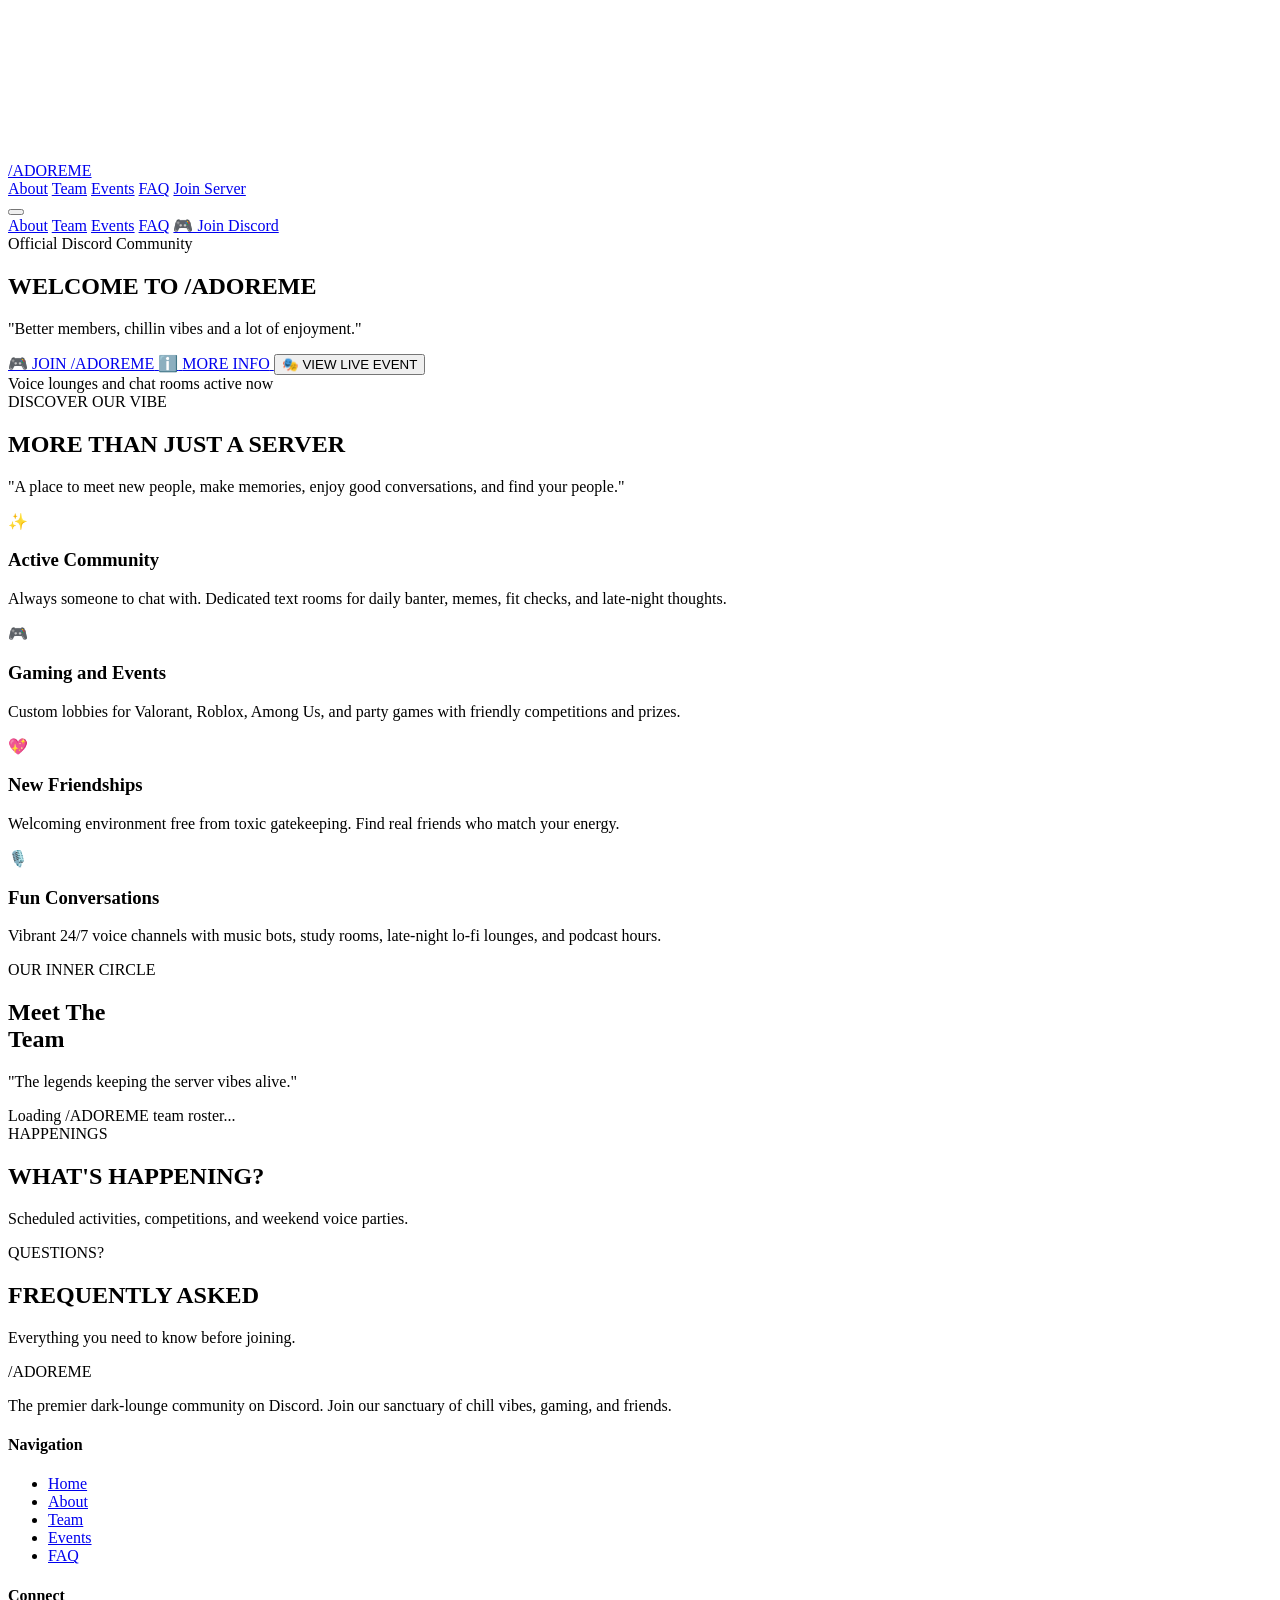
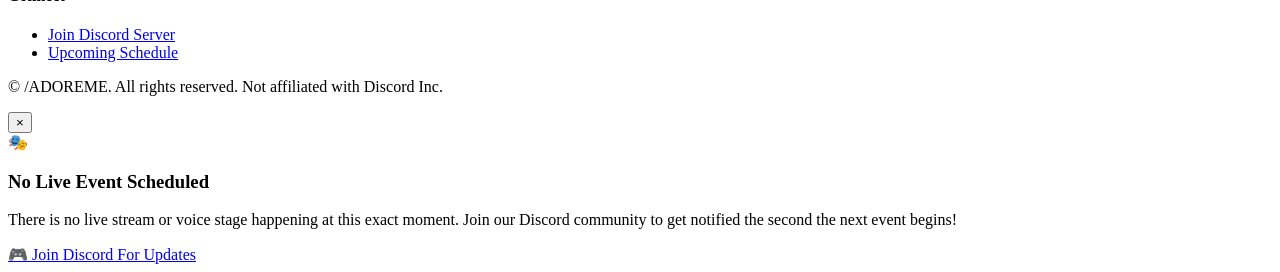
==== index.html @ 061f7335 "Add files via upload" ====
<!DOCTYPE html>
<html lang="en">
<head>
  <meta charset="UTF-8" />
  <meta name="viewport" content="width=device-width, initial-scale=1.0, maximum-scale=5.0" />
  <meta name="theme-color" content="#0d0208" />
  <title>/ADOREME — Elite Discord Community</title>
  <meta name="description" content="Better members, chillin vibes and a lot of enjoyment. Join the /ADOREME community on Discord." />
  
  <!-- Fonts: Space Grotesk for modern headings, Inter for clean mobile readability -->
  <link rel="preconnect" href="https://fonts.googleapis.com">
  <link rel="preconnect" href="https://fonts.gstatic.com" crossorigin>
  <link href="https://fonts.googleapis.com/css2?family=Plus+Jakarta+Sans:ital,wght@0,400;0,600;0,700;0,800;1,700;1,800&family=Space+Grotesk:wght@600;700;900&display=swap" rel="stylesheet">
  
  <link rel="stylesheet" href="styles.css" />
</head>
<body>
  <!-- Atmospheric Canvas Layer (Rose Petals & Neon Dust) -->
  <canvas id="ambient-canvas" aria-hidden="true"></canvas>

  <!-- Atmospheric Glow Overlays -->
  <div class="ambient-glow glow-top" aria-hidden="true"></div>
  <div class="ambient-glow glow-center" aria-hidden="true"></div>
  <div class="ambient-glow glow-bottom" aria-hidden="true"></div>

  <!-- STICKY HEADER -->
  <header class="site-header" id="header">
    <div class="header-container">
      <a href="#hero" class="brand-logo" aria-label="Adoreme Home">
        <span class="brand-text">/ADOREME</span>
      </a>

      <!-- Desktop Navigation -->
      <nav class="desktop-nav" aria-label="Main Navigation">
        <a href="#about" class="nav-link">About</a>
        <a href="#team" class="nav-link">Team</a>
        <a href="#events" class="nav-link">Events</a>
        <a href="#faq" class="nav-link">FAQ</a>
        <a href="#" class="btn-nav join-discord-trigger" target="_blank" rel="noopener noreferrer">
          Join Server
        </a>
      </nav>

      <!-- Mobile Hamburger Button -->
      <button class="mobile-menu-toggle" id="menuToggle" aria-label="Toggle navigation menu" aria-expanded="false">
        <span class="bar bar-1"></span>
        <span class="bar bar-2"></span>
        <span class="bar bar-3"></span>
      </button>
    </div>

    <!-- Mobile Drawer -->
    <div class="mobile-drawer" id="mobileDrawer" aria-hidden="true">
      <nav class="mobile-nav-links">
        <a href="#about" class="mobile-link">About</a>
        <a href="#team" class="mobile-link">Team</a>
        <a href="#events" class="mobile-link">Events</a>
        <a href="#faq" class="mobile-link">FAQ</a>
        <a href="#" class="mobile-cta join-discord-trigger" target="_blank" rel="noopener noreferrer">
          🎮 Join Discord
        </a>
      </nav>
    </div>
  </header>

  <main>
    <!-- HERO SECTION -->
    <section class="hero-section" id="hero">
      <div class="hero-content">
        <span class="hero-pill">Official Discord Community</span>
        
        <h1 class="hero-title">
          <span class="title-line">WELCOME</span>
          <span class="title-line">TO</span>
          <span class="title-line gradient-brand">/ADOREME</span>
        </h1>

        <p class="hero-subtitle">
          "Better members, chillin vibes and a lot of enjoyment."
        </p>

        <!-- 3 Primary Action Buttons -->
        <div class="hero-cta-group">
          <a href="#" class="btn btn-primary join-discord-trigger" target="_blank" rel="noopener noreferrer">
            <span class="btn-icon">🎮</span>
            <span class="btn-text">JOIN /ADOREME</span>
          </a>

          <a href="#about" class="btn btn-secondary">
            <span class="btn-icon">ℹ️</span>
            <span class="btn-text">MORE INFO</span>
          </a>

          <button type="button" class="btn btn-tertiary" id="viewEventBtn">
            <span class="btn-icon">🎭</span>
            <span class="btn-text">VIEW LIVE EVENT</span>
          </button>
        </div>

        <div class="server-status-pill">
          <span class="pulse-indicator"></span>
          <span class="status-text">Voice lounges and chat rooms active now</span>
        </div>
      </div>
    </section>

    <!-- ABOUT SECTION -->
    <section class="about-section" id="about">
      <div class="section-container">
        <div class="section-header">
          <span class="section-eyebrow">DISCOVER OUR VIBE</span>
          <h2 class="section-title">MORE THAN JUST A SERVER</h2>
          <p class="section-desc">
            "A place to meet new people, make memories, enjoy good conversations, and find your people."
          </p>
        </div>

        <!-- 4 Core Feature Cards -->
        <div class="feature-grid">
          <article class="feature-card">
            <div class="feature-icon-wrapper">
              <span class="feature-icon">✨</span>
            </div>
            <h3 class="feature-title">Active Community</h3>
            <p class="feature-text">
              Always someone to chat with. Dedicated text rooms for daily banter, memes, fit checks, and late-night thoughts.
            </p>
          </article>

          <article class="feature-card">
            <div class="feature-icon-wrapper">
              <span class="feature-icon">🎮</span>
            </div>
            <h3 class="feature-title">Gaming and Events</h3>
            <p class="feature-text">
              Custom lobbies for Valorant, Roblox, Among Us, and party games with friendly competitions and prizes.
            </p>
          </article>

          <article class="feature-card">
            <div class="feature-icon-wrapper">
              <span class="feature-icon">💖</span>
            </div>
            <h3 class="feature-title">New Friendships</h3>
            <p class="feature-text">
              Welcoming environment free from toxic gatekeeping. Find real friends who match your energy.
            </p>
          </article>

          <article class="feature-card">
            <div class="feature-icon-wrapper">
              <span class="feature-icon">🎙️</span>
            </div>
            <h3 class="feature-title">Fun Conversations</h3>
            <p class="feature-text">
              Vibrant 24/7 voice channels with music bots, study rooms, late-night lo-fi lounges, and podcast hours.
            </p>
          </article>
        </div>
      </div>
    </section>

    <!-- MEET THE TEAM SECTION -->
    <section class="team-section" id="team">
      <div class="section-container">
        <div class="section-header">
          <span class="section-eyebrow">OUR INNER CIRCLE</span>
          <h2 class="section-title">
            Meet The <br />
            <span class="gradient-brand">Team</span>
          </h2>
          <p class="section-desc">"The legends keeping the server vibes alive."</p>
        </div>

        <!-- Dynamic Member Cards Rendered by JS -->
        <div class="team-stack" id="teamContainer" role="list">
          <!-- Fallback placeholder content before script hydrates -->
          <div class="team-loading">Loading /ADOREME team roster...</div>
        </div>
      </div>
    </section>

    <!-- COMMUNITY EVENTS SECTION -->
    <section class="events-section" id="events">
      <div class="section-container">
        <div class="section-header">
          <span class="section-eyebrow">HAPPENINGS</span>
          <h2 class="section-title">WHAT'S HAPPENING?</h2>
          <p class="section-desc">Scheduled activities, competitions, and weekend voice parties.</p>
        </div>

        <div class="events-grid" id="eventsContainer">
          <!-- Populated from config.js -->
        </div>
      </div>
    </section>

    <!-- FAQ SECTION -->
    <section class="faq-section" id="faq">
      <div class="section-container">
        <div class="section-header">
          <span class="section-eyebrow">QUESTIONS?</span>
          <h2 class="section-title">FREQUENTLY ASKED</h2>
          <p class="section-desc">Everything you need to know before joining.</p>
        </div>

        <div class="accordion" id="faqAccordion">
          <!-- Populated from config.js -->
        </div>
      </div>
    </section>
  </main>

  <!-- FOOTER -->
  <footer class="site-footer">
    <div class="footer-container">
      <div class="footer-brand">
        <span class="brand-text">/ADOREME</span>
        <p class="footer-tagline">
          The premier dark-lounge community on Discord. Join our sanctuary of chill vibes, gaming, and friends.
        </p>
      </div>

      <div class="footer-links-group">
        <h4 class="footer-heading">Navigation</h4>
        <ul class="footer-links">
          <li><a href="#hero">Home</a></li>
          <li><a href="#about">About</a></li>
          <li><a href="#team">Team</a></li>
          <li><a href="#events">Events</a></li>
          <li><a href="#faq">FAQ</a></li>
        </ul>
      </div>

      <div class="footer-links-group">
        <h4 class="footer-heading">Connect</h4>
        <ul class="footer-links">
          <li>
            <a href="#" class="join-discord-trigger" target="_blank" rel="noopener noreferrer">
              Join Discord Server
            </a>
          </li>
          <li><a href="#events" id="footerEventLink">Upcoming Schedule</a></li>
        </ul>
      </div>
    </div>

    <div class="footer-bottom">
      <p>&copy; <span id="currentYear"></span> /ADOREME. All rights reserved. Not affiliated with Discord Inc.</p>
    </div>
  </footer>

  <!-- CUSTOM MODAL: EVENT STATUS POPUP -->
  <div class="modal-backdrop" id="eventModal" aria-hidden="true" role="dialog" aria-modal="true">
    <div class="modal-card">
      <button class="modal-close" id="closeModalBtn" aria-label="Close dialog">&times;</button>
      <div class="modal-icon">🎭</div>
      <h3 class="modal-title" id="modalTitle">No Live Event Scheduled</h3>
      <p class="modal-body" id="modalBody">
        There is no live stream or voice stage happening at this exact moment. Join our Discord community to get notified the second the next event begins!
      </p>
      <div class="modal-actions">
        <a href="#" class="btn btn-primary join-discord-trigger" target="_blank" rel="noopener noreferrer">
          🎮 Join Discord For Updates
        </a>
      </div>
    </div>
  </div>

  <script type="module" src="app.js"></script>
</body>
</html>
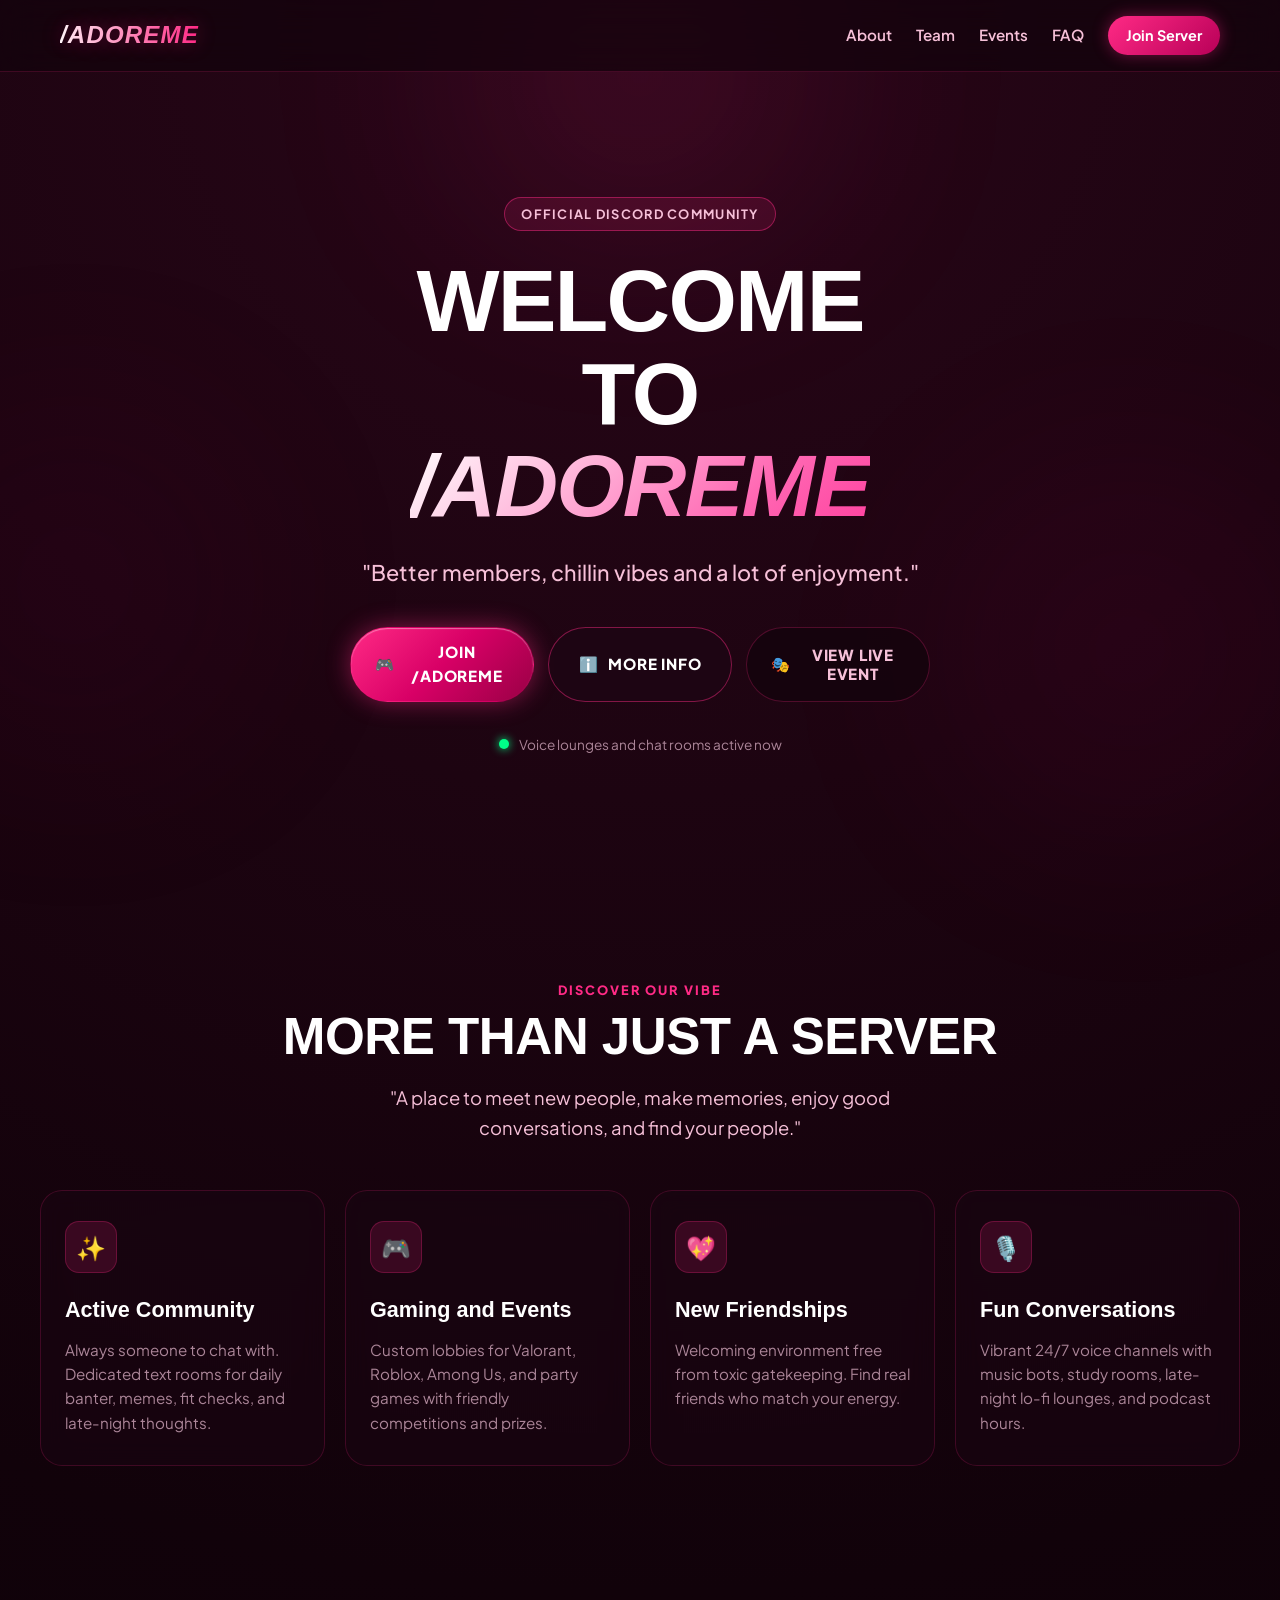
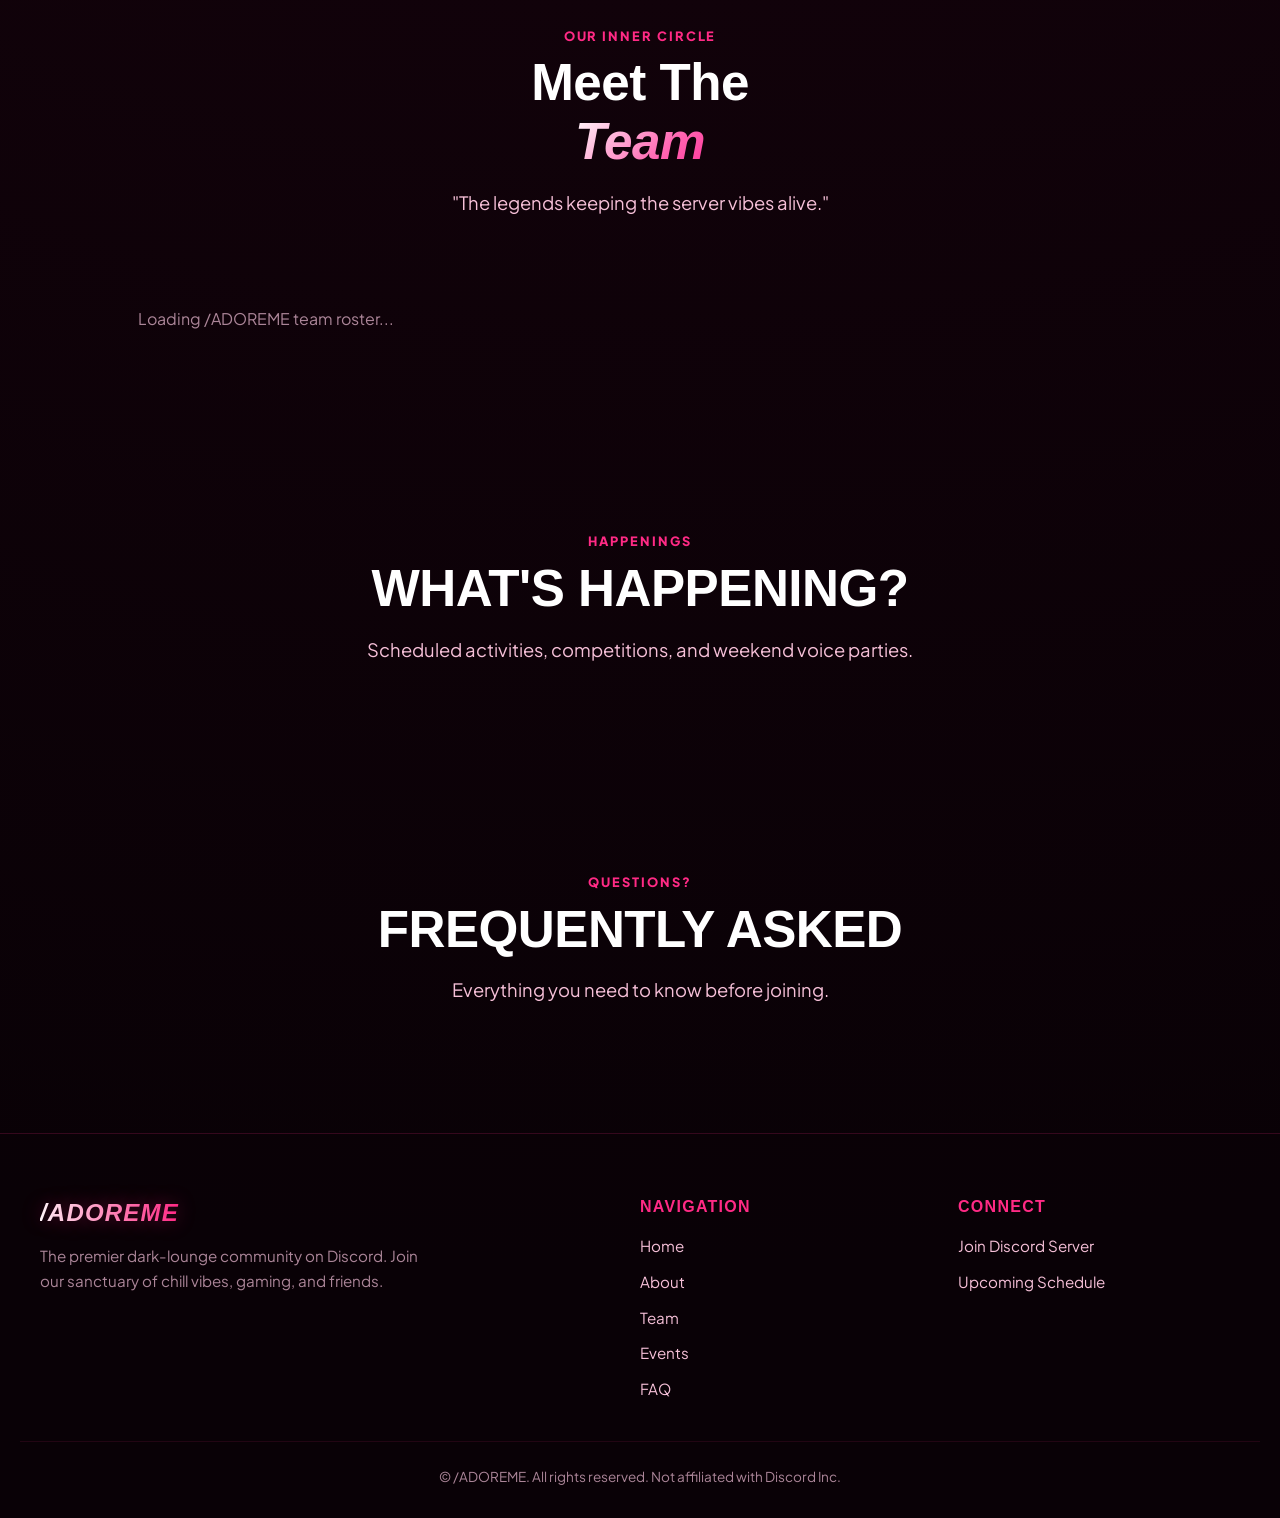
==== commit 6eac5f6e: "Update index.html" ====
--- a/index.html
+++ b/index.html
@@ -1,6 +1,7 @@
 <!DOCTYPE html>
 <html lang="en">
 <head>
+  <link rel="stylesheet" href="style.css">
   <meta charset="UTF-8" />
   <meta name="viewport" content="width=device-width, initial-scale=1.0, maximum-scale=5.0" />
   <meta name="theme-color" content="#0d0208" />
@@ -269,4 +270,4 @@
 
   <script type="module" src="app.js"></script>
 </body>
-</html>+</html>
--- a/style.css
+++ b/style.css
@@ -0,0 +1,1014 @@
+/* ====================================================================
+   ADOREME — DARK BURGUNDY & NEON MAGENTA DESIGN SYSTEM
+   ==================================================================== */
+
+:root {
+  /* Color Palette */
+  --bg-darkest: #070105;
+  --bg-burgundy: #13030c;
+  --bg-card: rgba(26, 6, 17, 0.65);
+  --bg-card-hover: rgba(38, 10, 25, 0.85);
+
+  /* Primary Accents */
+  --accent-pink: #ff2a85;
+  --accent-magenta: #ff007f;
+  --accent-glow: rgba(255, 42, 133, 0.35);
+
+  /* Team Role Accent Colors */
+  --accent-gold: #ffd700;
+  --accent-gold-glow: rgba(255, 215, 0, 0.3);
+  --accent-red: #ff3355;
+  --accent-red-glow: rgba(255, 51, 85, 0.3);
+  --accent-cyan: #00f0ff;
+  --accent-cyan-glow: rgba(0, 240, 255, 0.3);
+  --accent-white: #ffffff;
+  --accent-white-glow: rgba(255, 255, 255, 0.3);
+
+  /* Borders & Dividers */
+  --border-subtle: rgba(255, 42, 133, 0.18);
+  --border-bright: rgba(255, 42, 133, 0.45);
+
+  /* Typography Colors */
+  --text-primary: #ffffff;
+  --text-secondary: #f6c0d8;
+  --text-muted: #ab8598;
+
+  /* Typography Families */
+  --font-display: 'Space Grotesk', -apple-system, BlinkMacSystemFont, sans-serif;
+  --font-body: 'Plus Jakarta Sans', -apple-system, BlinkMacSystemFont, sans-serif;
+
+  /* Layout & Transitions */
+  --header-height: 72px;
+  --transition-smooth: all 0.28s cubic-bezier(0.16, 1, 0.3, 1);
+  --radius-sm: 8px;
+  --radius-md: 14px;
+  --radius-lg: 22px;
+  --radius-full: 9999px;
+}
+
+/* Reset & Mobile Constraints */
+*, *::before, *::after {
+  box-sizing: border-box;
+  margin: 0;
+  padding: 0;
+  -webkit-tap-highlight-color: transparent;
+}
+
+html {
+  scroll-behavior: smooth;
+  scroll-padding-top: calc(var(--header-height) + 16px);
+  background-color: var(--bg-darkest);
+  color: var(--text-primary);
+  font-family: var(--font-body);
+  overflow-x: hidden;
+}
+
+body {
+  position: relative;
+  min-height: 100vh;
+  background: radial-gradient(circle at 50% 0%, #290618 0%, #11020a 50%, var(--bg-darkest) 100%);
+  overflow-x: hidden;
+  line-height: 1.6;
+}
+
+/* Accessibility: Reduced motion */
+@media (prefers-reduced-motion: reduce) {
+  *, *::before, *::after {
+    animation-duration: 0.01ms !important;
+    animation-iteration-count: 1 !important;
+    transition-duration: 0.01ms !important;
+    scroll-behavior: auto !important;
+  }
+}
+
+/* Atmospheric Layer */
+#ambient-canvas {
+  position: fixed;
+  top: 0;
+  left: 0;
+  width: 100%;
+  height: 100%;
+  pointer-events: none;
+  z-index: 0;
+}
+
+.ambient-glow {
+  position: fixed;
+  pointer-events: none;
+  border-radius: 50%;
+  filter: blur(120px);
+  z-index: 0;
+  opacity: 0.45;
+}
+
+.glow-top {
+  top: -100px;
+  left: 50%;
+  transform: translateX(-50%);
+  width: 600px;
+  height: 350px;
+  background: radial-gradient(circle, rgba(255, 42, 133, 0.45), transparent 70%);
+}
+
+.glow-center {
+  top: 40%;
+  left: -150px;
+  width: 450px;
+  height: 450px;
+  background: radial-gradient(circle, rgba(163, 10, 80, 0.3), transparent 70%);
+}
+
+.glow-bottom {
+  bottom: 0;
+  right: -100px;
+  width: 500px;
+  height: 500px;
+  background: radial-gradient(circle, rgba(255, 0, 128, 0.25), transparent 70%);
+}
+
+/* Typography Helpers */
+.gradient-brand {
+  font-style: italic;
+  background: linear-gradient(135deg, #ffffff 0%, #ff66b2 40%, #ff007f 80%, #ff2a85 100%);
+  background-size: 200% auto;
+  -webkit-background-clip: text;
+  -webkit-text-fill-color: transparent;
+  animation: shineGradient 6s ease infinite;
+}
+
+@keyframes shineGradient {
+  0% { background-position: 0% 50%; }
+  50% { background-position: 100% 50%; }
+  100% { background-position: 0% 50%; }
+}
+
+/* ====================================================================
+   HEADER & NAVIGATION
+   ==================================================================== */
+.site-header {
+  position: sticky;
+  top: 0;
+  width: 100%;
+  height: var(--header-height);
+  background: rgba(19, 3, 12, 0.75);
+  backdrop-filter: blur(16px);
+  -webkit-backdrop-filter: blur(16px);
+  border-bottom: 1px solid var(--border-subtle);
+  z-index: 100;
+  display: flex;
+  align-items: center;
+}
+
+.header-container {
+  width: 100%;
+  max-width: 1200px;
+  margin: 0 auto;
+  padding: 0 20px;
+  display: flex;
+  align-items: center;
+  justify-content: space-between;
+}
+
+.brand-logo {
+  text-decoration: none;
+  display: flex;
+  align-items: center;
+}
+
+.brand-text {
+  font-family: var(--font-display);
+  font-size: 1.5rem;
+  font-weight: 900;
+  font-style: italic;
+  letter-spacing: 0.05em;
+  background: linear-gradient(90deg, #ffffff, #ff2a85);
+  -webkit-background-clip: text;
+  -webkit-text-fill-color: transparent;
+  text-shadow: 0 0 20px rgba(255, 42, 133, 0.4);
+}
+
+.desktop-nav {
+  display: none;
+  align-items: center;
+  gap: 24px;
+}
+
+.desktop-nav .nav-link {
+  color: var(--text-secondary);
+  text-decoration: none;
+  font-weight: 600;
+  font-size: 0.95rem;
+  transition: var(--transition-smooth);
+}
+
+.desktop-nav .nav-link:hover {
+  color: #fff;
+  text-shadow: 0 0 10px var(--accent-pink);
+}
+
+.btn-nav {
+  background: linear-gradient(135deg, #ff2a85, #b80058);
+  color: #fff;
+  text-decoration: none;
+  padding: 8px 18px;
+  border-radius: var(--radius-full);
+  font-size: 0.9rem;
+  font-weight: 700;
+  box-shadow: 0 0 16px rgba(255, 42, 133, 0.4);
+  transition: var(--transition-smooth);
+}
+
+.btn-nav:hover {
+  transform: translateY(-2px);
+  box-shadow: 0 0 24px rgba(255, 42, 133, 0.7);
+}
+
+/* Mobile Toggle Hamburger */
+.mobile-menu-toggle {
+  background: transparent;
+  border: none;
+  cursor: pointer;
+  width: 44px;
+  height: 44px;
+  display: flex;
+  flex-direction: column;
+  justify-content: center;
+  align-items: center;
+  gap: 5px;
+  z-index: 110;
+}
+
+.mobile-menu-toggle .bar {
+  width: 24px;
+  height: 2px;
+  background: #ffffff;
+  border-radius: 2px;
+  transition: var(--transition-smooth);
+}
+
+.mobile-menu-toggle[aria-expanded="true"] .bar-1 {
+  transform: translateY(7px) rotate(45deg);
+  background: var(--accent-pink);
+}
+.mobile-menu-toggle[aria-expanded="true"] .bar-2 {
+  opacity: 0;
+}
+.mobile-menu-toggle[aria-expanded="true"] .bar-3 {
+  transform: translateY(-7px) rotate(-45deg);
+  background: var(--accent-pink);
+}
+
+/* Mobile Nav Drawer */
+.mobile-drawer {
+  position: fixed;
+  top: var(--header-height);
+  left: 0;
+  width: 100%;
+  background: rgba(14, 2, 9, 0.96);
+  backdrop-filter: blur(20px);
+  -webkit-backdrop-filter: blur(20px);
+  border-bottom: 1px solid var(--border-bright);
+  padding: 24px 20px 32px;
+  transform: translateY(-120%);
+  opacity: 0;
+  pointer-events: none;
+  transition: transform 0.35s cubic-bezier(0.16, 1, 0.3, 1), opacity 0.3s ease;
+  z-index: 99;
+}
+
+.mobile-drawer.open {
+  transform: translateY(0);
+  opacity: 1;
+  pointer-events: auto;
+}
+
+.mobile-nav-links {
+  display: flex;
+  flex-direction: column;
+  gap: 16px;
+}
+
+.mobile-link {
+  color: #fff;
+  text-decoration: none;
+  font-size: 1.25rem;
+  font-weight: 700;
+  padding: 10px 0;
+  border-bottom: 1px solid rgba(255, 42, 133, 0.1);
+}
+
+.mobile-cta {
+  display: block;
+  text-align: center;
+  margin-top: 10px;
+  padding: 14px 20px;
+  border-radius: var(--radius-full);
+  background: linear-gradient(135deg, var(--accent-pink), #a4004e);
+  color: #fff;
+  font-weight: 800;
+  text-decoration: none;
+  box-shadow: 0 0 20px rgba(255, 42, 133, 0.4);
+}
+
+/* ====================================================================
+   HERO SECTION
+   ==================================================================== */
+.hero-section {
+  position: relative;
+  z-index: 1;
+  padding: 60px 20px 80px;
+  min-height: calc(100vh - var(--header-height));
+  display: flex;
+  align-items: center;
+  justify-content: center;
+  text-align: center;
+}
+
+.hero-content {
+  max-width: 800px;
+  margin: 0 auto;
+  display: flex;
+  flex-direction: column;
+  align-items: center;
+}
+
+.hero-pill {
+  display: inline-flex;
+  align-items: center;
+  font-size: 0.8rem;
+  font-weight: 700;
+  text-transform: uppercase;
+  letter-spacing: 0.1em;
+  padding: 6px 16px;
+  border-radius: var(--radius-full);
+  background: rgba(255, 42, 133, 0.12);
+  border: 1px solid var(--border-bright);
+  color: var(--text-secondary);
+  margin-bottom: 24px;
+}
+
+.hero-title {
+  font-family: var(--font-display);
+  font-size: clamp(2.7rem, 11vw, 5.5rem);
+  font-weight: 900;
+  line-height: 1.05;
+  letter-spacing: -0.02em;
+  text-transform: uppercase;
+  margin-bottom: 24px;
+}
+
+.title-line {
+  display: block;
+}
+
+.hero-subtitle {
+  font-size: clamp(1.05rem, 4vw, 1.35rem);
+  color: var(--text-secondary);
+  font-weight: 500;
+  max-width: 580px;
+  margin-bottom: 36px;
+}
+
+/* Hero 3 Action Buttons */
+.hero-cta-group {
+  display: flex;
+  flex-direction: column;
+  width: 100%;
+  max-width: 360px;
+  gap: 14px;
+  margin-bottom: 32px;
+}
+
+.btn {
+  display: inline-flex;
+  align-items: center;
+  justify-content: center;
+  gap: 10px;
+  width: 100%;
+  min-height: 52px;
+  padding: 12px 24px;
+  font-family: var(--font-body);
+  font-size: 0.95rem;
+  font-weight: 800;
+  text-transform: uppercase;
+  letter-spacing: 0.05em;
+  text-decoration: none;
+  border-radius: var(--radius-full);
+  cursor: pointer;
+  transition: var(--transition-smooth);
+  position: relative;
+  border: 1px solid transparent;
+}
+
+.btn:active {
+  transform: scale(0.97);
+}
+
+/* Button 1: JOIN ADOREME */
+.btn-primary {
+  background: linear-gradient(135deg, #ff2a85 0%, #d80066 50%, #990045 100%);
+  color: #ffffff;
+  box-shadow: 0 0 25px rgba(255, 42, 133, 0.45), inset 0 1px 1px rgba(255, 255, 255, 0.4);
+}
+
+.btn-primary:hover {
+  box-shadow: 0 0 35px rgba(255, 42, 133, 0.7);
+  transform: translateY(-2px);
+}
+
+/* Button 2: MORE INFO */
+.btn-secondary {
+  background: rgba(30, 7, 20, 0.85);
+  color: #ffffff;
+  border-color: var(--border-bright);
+  backdrop-filter: blur(8px);
+}
+
+.btn-secondary:hover {
+  background: rgba(50, 12, 33, 0.95);
+  border-color: var(--accent-pink);
+  transform: translateY(-2px);
+}
+
+/* Button 3: VIEW LIVE EVENT */
+.btn-tertiary {
+  background: rgba(20, 4, 14, 0.85);
+  color: var(--text-secondary);
+  border-color: rgba(255, 42, 133, 0.25);
+}
+
+.btn-tertiary:hover {
+  color: #fff;
+  border-color: var(--accent-cyan);
+  box-shadow: 0 0 18px rgba(0, 240, 255, 0.3);
+  transform: translateY(-2px);
+}
+
+.server-status-pill {
+  display: inline-flex;
+  align-items: center;
+  gap: 10px;
+  font-size: 0.85rem;
+  color: var(--text-muted);
+}
+
+.pulse-indicator {
+  width: 10px;
+  height: 10px;
+  border-radius: 50%;
+  background-color: #00ff88;
+  box-shadow: 0 0 10px #00ff88;
+  animation: pulse 2s infinite;
+}
+
+@keyframes pulse {
+  0% { transform: scale(0.95); box-shadow: 0 0 0 0 rgba(0, 255, 136, 0.7); }
+  70% { transform: scale(1); box-shadow: 0 0 0 8px rgba(0, 255, 136, 0); }
+  100% { transform: scale(0.95); box-shadow: 0 0 0 0 rgba(0, 255, 136, 0); }
+}
+
+/* ====================================================================
+   SECTION COMMON STYLES
+   ==================================================================== */
+section {
+  position: relative;
+  z-index: 1;
+  padding: 80px 20px;
+}
+
+.section-container {
+  max-width: 1200px;
+  margin: 0 auto;
+}
+
+.section-header {
+  text-align: center;
+  margin-bottom: 48px;
+}
+
+.section-eyebrow {
+  display: block;
+  font-size: 0.8rem;
+  font-weight: 800;
+  letter-spacing: 0.15em;
+  color: var(--accent-pink);
+  margin-bottom: 8px;
+  text-transform: uppercase;
+}
+
+.section-title {
+  font-family: var(--font-display);
+  font-size: clamp(2rem, 6vw, 3.2rem);
+  font-weight: 900;
+  line-height: 1.15;
+  margin-bottom: 16px;
+  letter-spacing: -0.01em;
+}
+
+.section-desc {
+  max-width: 620px;
+  margin: 0 auto;
+  color: var(--text-secondary);
+  font-size: clamp(1rem, 3.5vw, 1.15rem);
+}
+
+/* ====================================================================
+   ABOUT FEATURE CARDS
+   ==================================================================== */
+.feature-grid {
+  display: grid;
+  grid-template-columns: 1fr;
+  gap: 20px;
+}
+
+.feature-card {
+  background: var(--bg-card);
+  border: 1px solid var(--border-subtle);
+  border-radius: var(--radius-lg);
+  padding: 30px 24px;
+  backdrop-filter: blur(12px);
+  -webkit-backdrop-filter: blur(12px);
+  transition: var(--transition-smooth);
+}
+
+.feature-card:hover {
+  transform: translateY(-4px);
+  border-color: var(--border-bright);
+  box-shadow: 0 12px 30px rgba(255, 42, 133, 0.15);
+}
+
+.feature-icon-wrapper {
+  width: 52px;
+  height: 52px;
+  border-radius: var(--radius-md);
+  background: rgba(255, 42, 133, 0.15);
+  display: flex;
+  align-items: center;
+  justify-content: center;
+  font-size: 1.5rem;
+  margin-bottom: 20px;
+  border: 1px solid rgba(255, 42, 133, 0.25);
+}
+
+.feature-title {
+  font-family: var(--font-display);
+  font-size: 1.35rem;
+  font-weight: 700;
+  margin-bottom: 10px;
+}
+
+.feature-text {
+  color: var(--text-muted);
+  font-size: 0.95rem;
+}
+
+/* ====================================================================
+   TEAM SECTION (Screenshots Matched Layout)
+   ==================================================================== */
+.team-stack {
+  display: flex;
+  flex-direction: column;
+  gap: 22px;
+  max-width: 520px;
+  margin: 0 auto;
+}
+
+.team-loading {
+  text-align: center;
+  color: var(--text-muted);
+  padding: 40px;
+}
+
+/* Individual Team Member Card */
+.team-card {
+  background: linear-gradient(180deg, rgba(34, 7, 23, 0.8) 0%, rgba(18, 3, 12, 0.85) 100%);
+  border: 1px solid rgba(255, 42, 133, 0.18);
+  border-radius: var(--radius-lg);
+  padding: 26px 20px;
+  display: flex;
+  flex-direction: column;
+  align-items: center;
+  text-align: center;
+  backdrop-filter: blur(14px);
+  -webkit-backdrop-filter: blur(14px);
+  box-shadow: 0 8px 24px rgba(0, 0, 0, 0.4);
+  transition: transform 0.3s cubic-bezier(0.16, 1, 0.3, 1), border-color 0.3s ease, box-shadow 0.3s ease;
+  position: relative;
+  overflow: hidden;
+}
+
+.team-card::after {
+  content: '';
+  position: absolute;
+  top: 0;
+  left: 0;
+  right: 0;
+  height: 2px;
+  background: linear-gradient(90deg, transparent, var(--role-accent, var(--accent-pink)), transparent);
+  opacity: 0.6;
+}
+
+.team-card:hover, .team-card:active {
+  transform: translateY(-4px) scale(1.01);
+  border-color: var(--role-accent, var(--accent-pink));
+  box-shadow: 0 16px 36px var(--role-glow, var(--accent-glow));
+}
+
+/* Avatar Frame */
+.team-avatar-wrapper {
+  position: relative;
+  width: 96px;
+  height: 96px;
+  margin-bottom: 18px;
+}
+
+.team-avatar {
+  width: 100%;
+  height: 100%;
+  border-radius: 50%;
+  object-fit: cover;
+  border: 3px solid var(--role-accent, var(--accent-pink));
+  box-shadow: 0 0 20px var(--role-glow, var(--accent-glow));
+  transition: transform 0.4s ease;
+}
+
+.team-card:hover .team-avatar {
+  transform: rotate(3deg) scale(1.05);
+}
+
+.team-name {
+  font-family: var(--font-display);
+  font-size: 1.6rem;
+  font-weight: 800;
+  letter-spacing: 0.02em;
+  color: #ffffff;
+  margin-bottom: 10px;
+}
+
+/* Role Badges with specific colors */
+.role-badge {
+  display: inline-block;
+  font-family: var(--font-display);
+  font-size: 0.75rem;
+  font-weight: 800;
+  text-transform: uppercase;
+  letter-spacing: 0.12em;
+  padding: 6px 18px;
+  border-radius: var(--radius-full);
+  border: 1px solid var(--role-accent, var(--accent-pink));
+  color: var(--role-accent, var(--accent-pink));
+  background: rgba(0, 0, 0, 0.35);
+  box-shadow: 0 0 12px var(--role-glow, var(--accent-glow));
+  margin-bottom: 12px;
+}
+
+.team-bio {
+  color: var(--text-muted);
+  font-size: 0.88rem;
+  max-width: 320px;
+}
+
+/* Accent dynamic mappings */
+.team-card[data-accent="gold"] {
+  --role-accent: var(--accent-gold);
+  --role-glow: var(--accent-gold-glow);
+}
+.team-card[data-accent="red"] {
+  --role-accent: var(--accent-red);
+  --role-glow: var(--accent-red-glow);
+}
+.team-card[data-accent="cyan"] {
+  --role-accent: var(--accent-cyan);
+  --role-glow: var(--accent-cyan-glow);
+}
+.team-card[data-accent="magenta"] {
+  --role-accent: var(--accent-pink);
+  --role-glow: var(--accent-glow);
+}
+.team-card[data-accent="white"] {
+  --role-accent: var(--accent-white);
+  --role-glow: var(--accent-white-glow);
+}
+
+/* ====================================================================
+   EVENTS SECTION
+   ==================================================================== */
+.events-grid {
+  display: grid;
+  grid-template-columns: 1fr;
+  gap: 20px;
+  max-width: 800px;
+  margin: 0 auto;
+}
+
+.event-card {
+  background: var(--bg-card);
+  border: 1px solid var(--border-subtle);
+  border-radius: var(--radius-lg);
+  padding: 28px;
+  backdrop-filter: blur(14px);
+  position: relative;
+  transition: var(--transition-smooth);
+}
+
+.event-card:hover {
+  border-color: var(--border-bright);
+  box-shadow: 0 10px 30px rgba(255, 42, 133, 0.18);
+}
+
+.event-header {
+  display: flex;
+  justify-content: space-between;
+  align-items: center;
+  margin-bottom: 14px;
+}
+
+.event-time {
+  font-size: 0.8rem;
+  font-weight: 700;
+  text-transform: uppercase;
+  color: var(--accent-pink);
+  letter-spacing: 0.08em;
+}
+
+.event-title {
+  font-family: var(--font-display);
+  font-size: 1.4rem;
+  margin-bottom: 10px;
+}
+
+.event-desc {
+  color: var(--text-muted);
+  font-size: 0.95rem;
+  margin-bottom: 20px;
+}
+
+.event-btn {
+  display: inline-flex;
+  align-items: center;
+  gap: 8px;
+  padding: 10px 20px;
+  border-radius: var(--radius-full);
+  background: rgba(255, 42, 133, 0.15);
+  color: #fff;
+  border: 1px solid var(--border-bright);
+  font-weight: 700;
+  font-size: 0.85rem;
+  text-decoration: none;
+  cursor: pointer;
+  transition: var(--transition-smooth);
+}
+
+.event-btn:hover {
+  background: var(--accent-pink);
+  box-shadow: 0 0 16px var(--accent-pink);
+}
+
+/* ====================================================================
+   FAQ SECTION (Interactive Accordion)
+   ==================================================================== */
+.accordion {
+  max-width: 760px;
+  margin: 0 auto;
+  display: flex;
+  flex-direction: column;
+  gap: 14px;
+}
+
+.accordion-item {
+  background: var(--bg-card);
+  border: 1px solid var(--border-subtle);
+  border-radius: var(--radius-md);
+  overflow: hidden;
+  transition: var(--transition-smooth);
+}
+
+.accordion-item.active {
+  border-color: var(--border-bright);
+  box-shadow: 0 4px 20px rgba(255, 42, 133, 0.12);
+}
+
+.accordion-header {
+  width: 100%;
+  padding: 20px;
+  display: flex;
+  align-items: center;
+  justify-content: space-between;
+  background: transparent;
+  border: none;
+  color: #ffffff;
+  font-family: var(--font-display);
+  font-size: 1.05rem;
+  font-weight: 700;
+  text-align: left;
+  cursor: pointer;
+}
+
+.accordion-chevron {
+  font-size: 1.25rem;
+  transition: transform 0.3s ease;
+  color: var(--accent-pink);
+}
+
+.accordion-item.active .accordion-chevron {
+  transform: rotate(180deg);
+}
+
+.accordion-content {
+  max-height: 0;
+  overflow: hidden;
+  transition: max-height 0.35s cubic-bezier(0.16, 1, 0.3, 1), padding 0.3s ease;
+  padding: 0 20px;
+}
+
+.accordion-item.active .accordion-content {
+  padding: 0 20px 20px;
+}
+
+.accordion-content p {
+  color: var(--text-secondary);
+  font-size: 0.95rem;
+  line-height: 1.6;
+}
+
+/* ====================================================================
+   FOOTER
+   ==================================================================== */
+.site-footer {
+  border-top: 1px solid var(--border-subtle);
+  background: rgba(10, 2, 7, 0.9);
+  padding: 60px 20px 30px;
+  position: relative;
+  z-index: 1;
+}
+
+.footer-container {
+  max-width: 1200px;
+  margin: 0 auto;
+  display: grid;
+  grid-template-columns: 1fr;
+  gap: 36px;
+  margin-bottom: 40px;
+}
+
+.footer-tagline {
+  color: var(--text-muted);
+  font-size: 0.95rem;
+  margin-top: 12px;
+  max-width: 380px;
+}
+
+.footer-heading {
+  font-family: var(--font-display);
+  font-size: 1rem;
+  text-transform: uppercase;
+  letter-spacing: 0.08em;
+  color: var(--accent-pink);
+  margin-bottom: 14px;
+}
+
+.footer-links {
+  list-style: none;
+  display: flex;
+  flex-direction: column;
+  gap: 10px;
+}
+
+.footer-links a {
+  color: var(--text-secondary);
+  text-decoration: none;
+  font-size: 0.95rem;
+  transition: var(--transition-smooth);
+}
+
+.footer-links a:hover {
+  color: #fff;
+  padding-left: 4px;
+}
+
+.footer-bottom {
+  text-align: center;
+  padding-top: 24px;
+  border-top: 1px solid rgba(255, 42, 133, 0.1);
+  color: var(--text-muted);
+  font-size: 0.85rem;
+}
+
+/* ====================================================================
+   EVENT MODAL
+   ==================================================================== */
+.modal-backdrop {
+  position: fixed;
+  top: 0;
+  left: 0;
+  width: 100%;
+  height: 100%;
+  background: rgba(0, 0, 0, 0.8);
+  backdrop-filter: blur(10px);
+  display: flex;
+  align-items: center;
+  justify-content: center;
+  padding: 20px;
+  opacity: 0;
+  pointer-events: none;
+  transition: opacity 0.25s ease;
+  z-index: 200;
+}
+
+.modal-backdrop.active {
+  opacity: 1;
+  pointer-events: auto;
+}
+
+.modal-card {
+  background: linear-gradient(145deg, #1f0414, #10020a);
+  border: 1px solid var(--border-bright);
+  border-radius: var(--radius-lg);
+  padding: 36px 24px;
+  max-width: 440px;
+  width: 100%;
+  text-align: center;
+  position: relative;
+  box-shadow: 0 0 50px rgba(255, 42, 133, 0.3);
+  transform: translateY(20px);
+  transition: transform 0.3s cubic-bezier(0.16, 1, 0.3, 1);
+}
+
+.modal-backdrop.active .modal-card {
+  transform: translateY(0);
+}
+
+.modal-close {
+  position: absolute;
+  top: 14px;
+  right: 18px;
+  background: transparent;
+  border: none;
+  font-size: 1.8rem;
+  color: var(--text-muted);
+  cursor: pointer;
+}
+
+.modal-icon {
+  font-size: 2.8rem;
+  margin-bottom: 12px;
+}
+
+.modal-title {
+  font-family: var(--font-display);
+  font-size: 1.4rem;
+  margin-bottom: 10px;
+}
+
+.modal-body {
+  color: var(--text-secondary);
+  font-size: 0.95rem;
+  margin-bottom: 24px;
+}
+
+/* ====================================================================
+   RESPONSIVE MEDIA QUERIES (Desktop & Tablets)
+   ==================================================================== */
+@media (min-width: 768px) {
+  .hero-cta-group {
+    flex-direction: row;
+    max-width: 580px;
+  }
+
+  .feature-grid {
+    grid-template-columns: repeat(2, 1fr);
+  }
+
+  .team-stack {
+    display: grid;
+    grid-template-columns: repeat(2, 1fr);
+    max-width: 900px;
+  }
+
+  .events-grid {
+    grid-template-columns: repeat(2, 1fr);
+  }
+
+  .footer-container {
+    grid-template-columns: 2fr 1fr 1fr;
+  }
+}
+
+@media (min-width: 1024px) {
+  .desktop-nav {
+    display: flex;
+  }
+
+  .mobile-menu-toggle {
+    display: none;
+  }
+
+  .feature-grid {
+    grid-template-columns: repeat(4, 1fr);
+  }
+
+  .team-stack {
+    grid-template-columns: repeat(3, 1fr);
+    max-width: 1100px;
+  }
+}
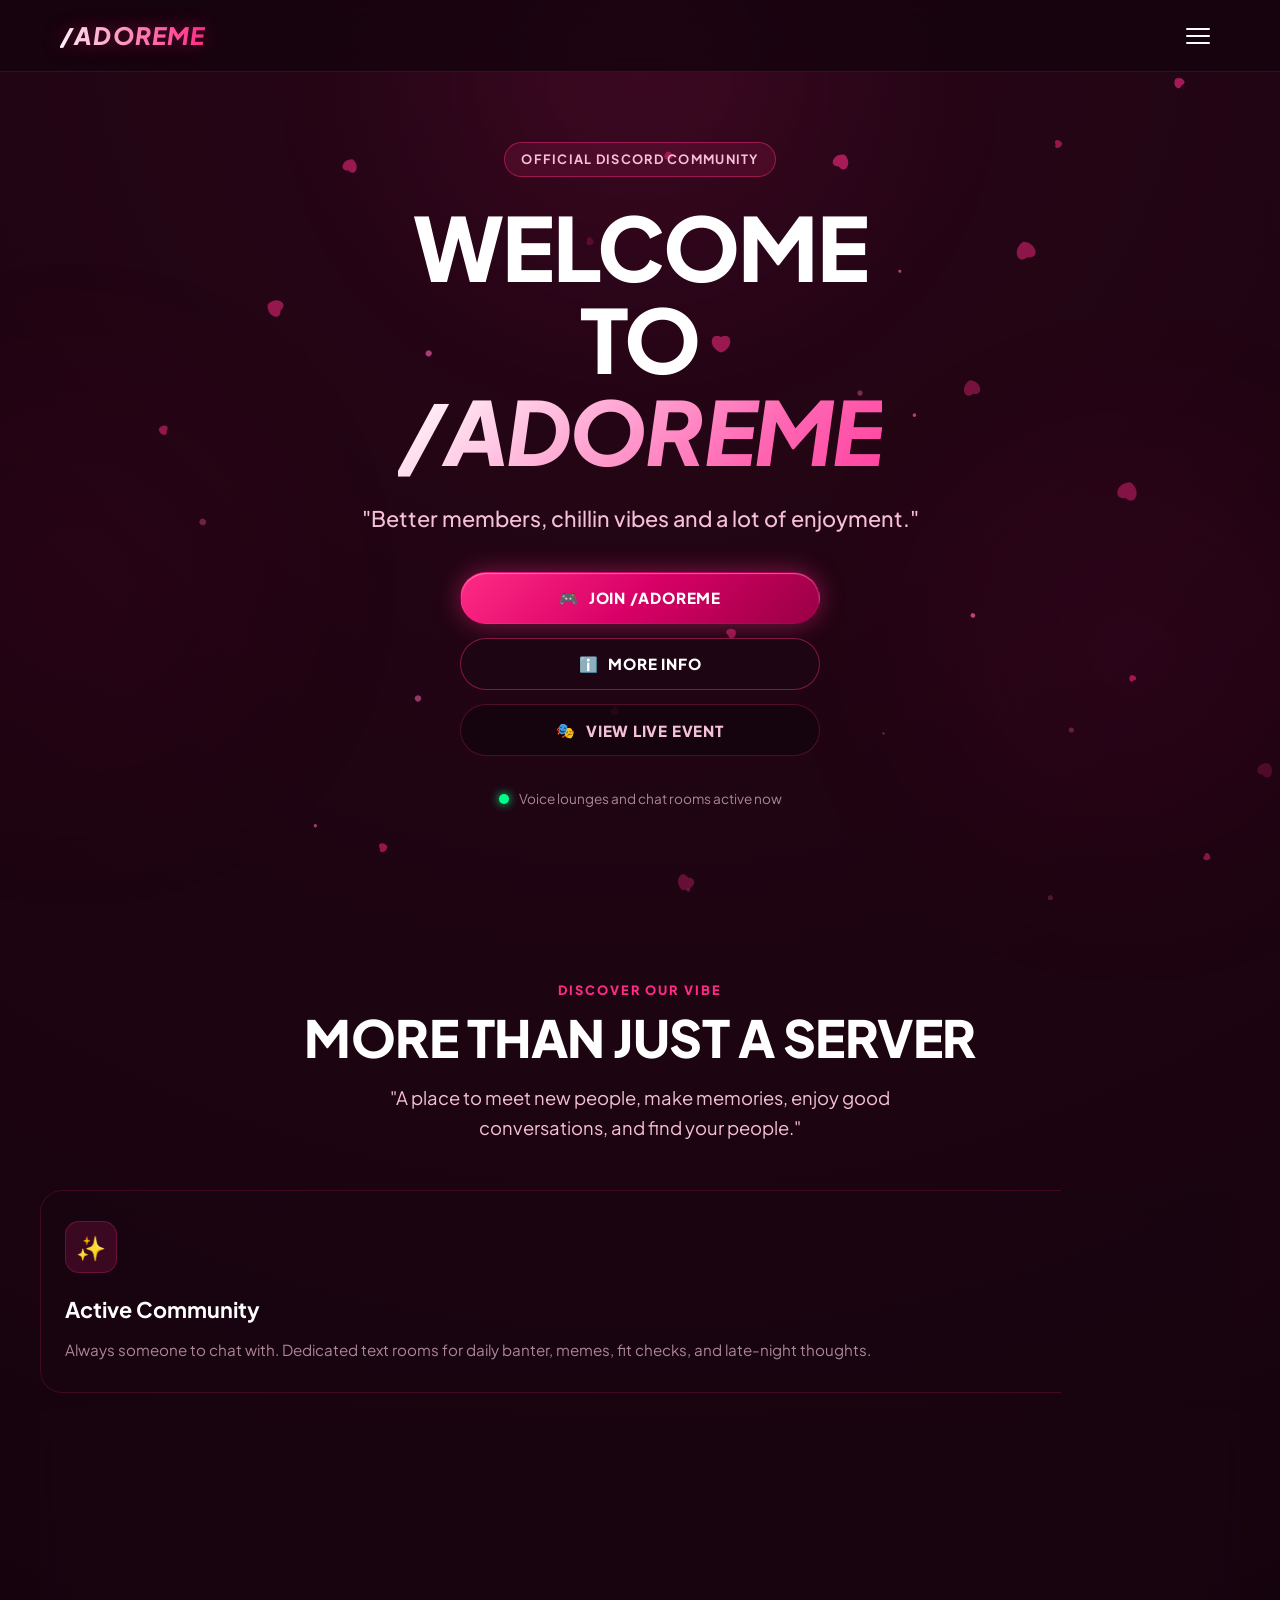
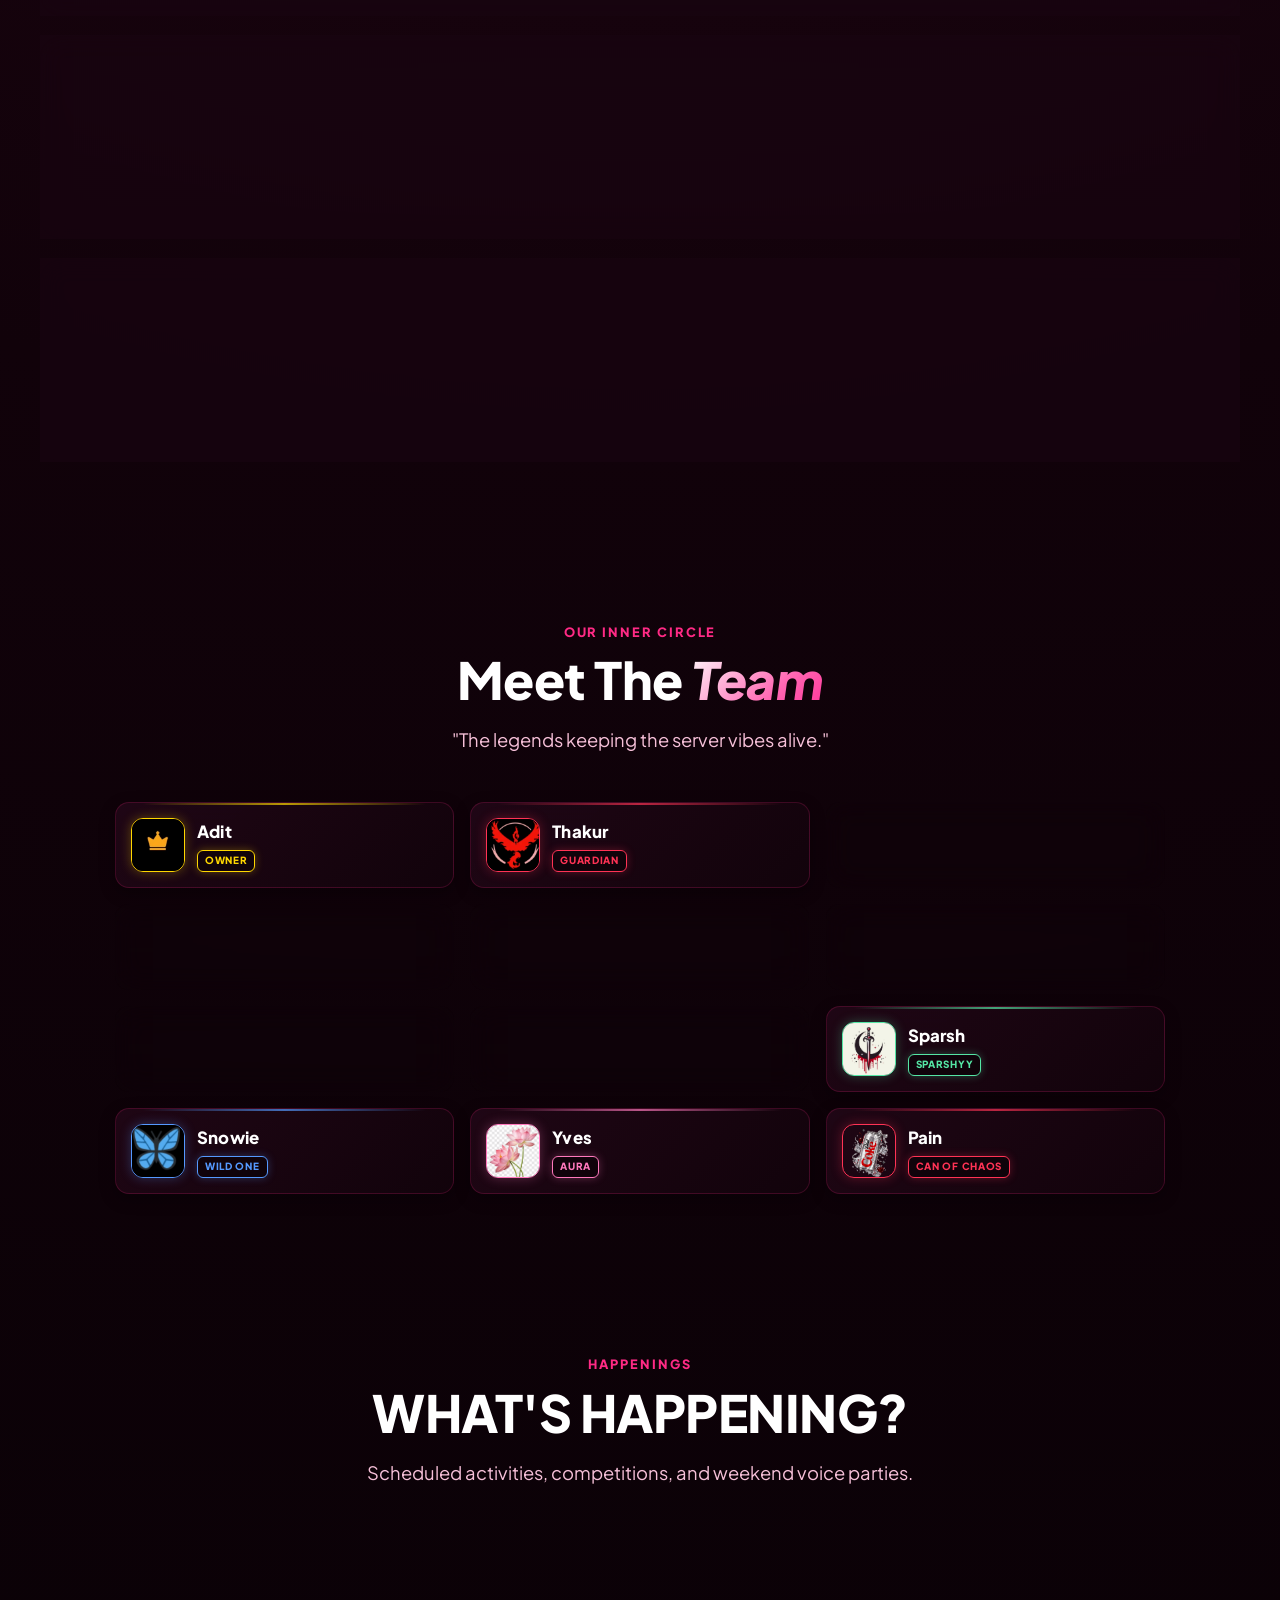
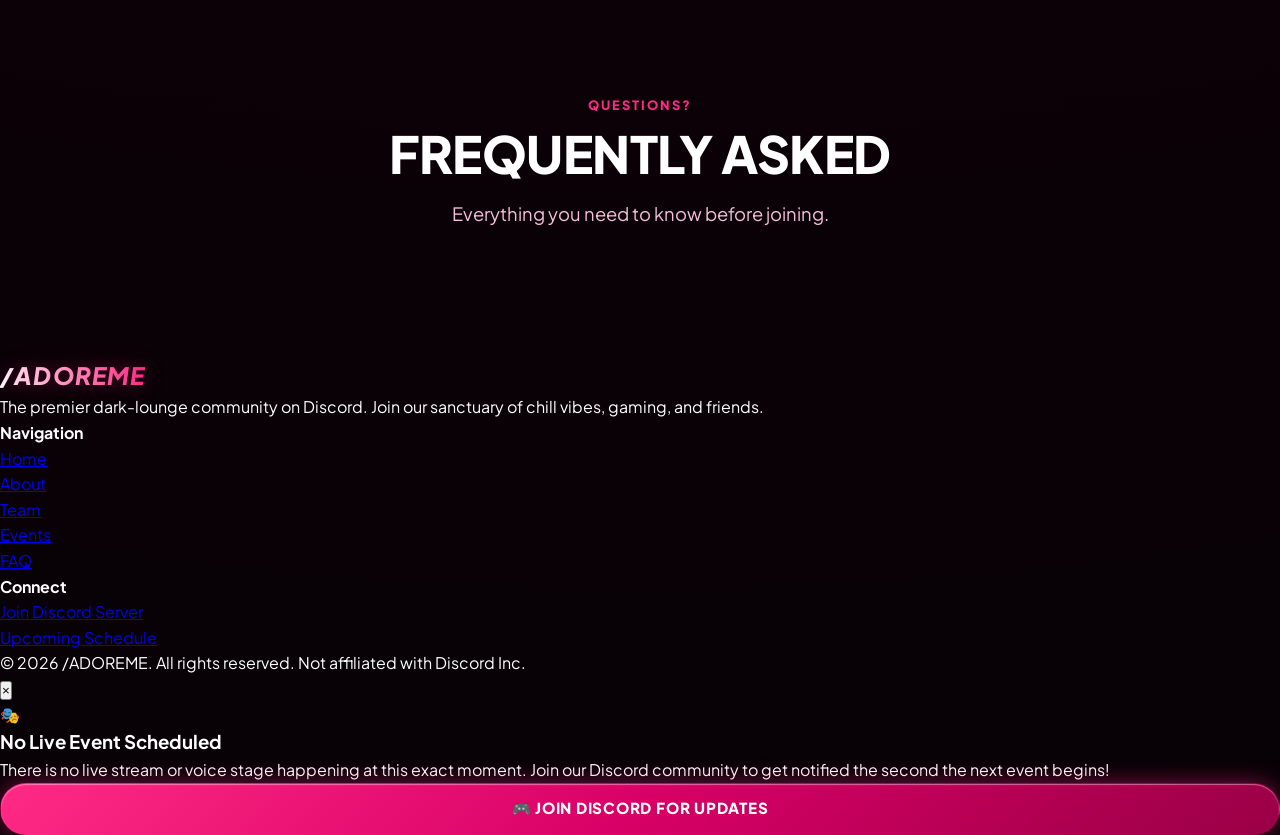
==== commit b69ef143: "Update index.html" ====
--- a/index.html
+++ b/index.html
@@ -1,48 +1,39 @@
 <!DOCTYPE html>
 <html lang="en">
 <head>
-  <link rel="stylesheet" href="style.css">
   <meta charset="UTF-8" />
   <meta name="viewport" content="width=device-width, initial-scale=1.0, maximum-scale=5.0" />
   <meta name="theme-color" content="#0d0208" />
   <title>/ADOREME — Elite Discord Community</title>
   <meta name="description" content="Better members, chillin vibes and a lot of enjoyment. Join the /ADOREME community on Discord." />
-  
-  <!-- Fonts: Space Grotesk for modern headings, Inter for clean mobile readability -->
+
   <link rel="preconnect" href="https://fonts.googleapis.com">
   <link rel="preconnect" href="https://fonts.gstatic.com" crossorigin>
-  <link href="https://fonts.googleapis.com/css2?family=Plus+Jakarta+Sans:ital,wght@0,400;0,600;0,700;0,800;1,700;1,800&family=Space+Grotesk:wght@600;700;900&display=swap" rel="stylesheet">
-  
-  <link rel="stylesheet" href="styles.css" />
+  <link href="https://fonts.googleapis.com/css2?family=Plus+Jakarta+Sans:ital,wght@0,400;0,500;0,600;0,700;0,800;1,700;1,800&display=swap" rel="stylesheet">
+
+  <!-- Use ONE stylesheet only. The correct filename is style.css. -->
+  <link rel="stylesheet" href="./style.css" />
 </head>
 <body>
-  <!-- Atmospheric Canvas Layer (Rose Petals & Neon Dust) -->
   <canvas id="ambient-canvas" aria-hidden="true"></canvas>
-
-  <!-- Atmospheric Glow Overlays -->
   <div class="ambient-glow glow-top" aria-hidden="true"></div>
   <div class="ambient-glow glow-center" aria-hidden="true"></div>
   <div class="ambient-glow glow-bottom" aria-hidden="true"></div>
 
-  <!-- STICKY HEADER -->
   <header class="site-header" id="header">
     <div class="header-container">
       <a href="#hero" class="brand-logo" aria-label="Adoreme Home">
         <span class="brand-text">/ADOREME</span>
       </a>
 
-      <!-- Desktop Navigation -->
       <nav class="desktop-nav" aria-label="Main Navigation">
         <a href="#about" class="nav-link">About</a>
         <a href="#team" class="nav-link">Team</a>
         <a href="#events" class="nav-link">Events</a>
         <a href="#faq" class="nav-link">FAQ</a>
-        <a href="#" class="btn-nav join-discord-trigger" target="_blank" rel="noopener noreferrer">
-          Join Server
-        </a>
+        <a href="#" class="btn-nav join-discord-trigger" target="_blank" rel="noopener noreferrer">Join Server</a>
       </nav>
 
-      <!-- Mobile Hamburger Button -->
       <button class="mobile-menu-toggle" id="menuToggle" aria-label="Toggle navigation menu" aria-expanded="false">
         <span class="bar bar-1"></span>
         <span class="bar bar-2"></span>
@@ -50,51 +41,37 @@
       </button>
     </div>
 
-    <!-- Mobile Drawer -->
     <div class="mobile-drawer" id="mobileDrawer" aria-hidden="true">
-      <nav class="mobile-nav-links">
+      <nav class="mobile-nav-links" aria-label="Mobile Navigation">
         <a href="#about" class="mobile-link">About</a>
         <a href="#team" class="mobile-link">Team</a>
         <a href="#events" class="mobile-link">Events</a>
         <a href="#faq" class="mobile-link">FAQ</a>
-        <a href="#" class="mobile-cta join-discord-trigger" target="_blank" rel="noopener noreferrer">
-          🎮 Join Discord
-        </a>
+        <a href="#" class="mobile-cta join-discord-trigger" target="_blank" rel="noopener noreferrer">🎮 Join Discord</a>
       </nav>
     </div>
   </header>
 
   <main>
-    <!-- HERO SECTION -->
     <section class="hero-section" id="hero">
       <div class="hero-content">
         <span class="hero-pill">Official Discord Community</span>
-        
         <h1 class="hero-title">
           <span class="title-line">WELCOME</span>
           <span class="title-line">TO</span>
           <span class="title-line gradient-brand">/ADOREME</span>
         </h1>
-
-        <p class="hero-subtitle">
-          "Better members, chillin vibes and a lot of enjoyment."
-        </p>
-
-        <!-- 3 Primary Action Buttons -->
+        <p class="hero-subtitle">"Better members, chillin vibes and a lot of enjoyment."</p>
+
         <div class="hero-cta-group">
           <a href="#" class="btn btn-primary join-discord-trigger" target="_blank" rel="noopener noreferrer">
-            <span class="btn-icon">🎮</span>
-            <span class="btn-text">JOIN /ADOREME</span>
+            <span class="btn-icon">🎮</span><span class="btn-text">JOIN /ADOREME</span>
           </a>
-
           <a href="#about" class="btn btn-secondary">
-            <span class="btn-icon">ℹ️</span>
-            <span class="btn-text">MORE INFO</span>
+            <span class="btn-icon">ℹ️</span><span class="btn-text">MORE INFO</span>
           </a>
-
           <button type="button" class="btn btn-tertiary" id="viewEventBtn">
-            <span class="btn-icon">🎭</span>
-            <span class="btn-text">VIEW LIVE EVENT</span>
+            <span class="btn-icon">🎭</span><span class="btn-text">VIEW LIVE EVENT</span>
           </button>
         </div>
 
@@ -105,83 +82,52 @@
       </div>
     </section>
 
-    <!-- ABOUT SECTION -->
     <section class="about-section" id="about">
       <div class="section-container">
         <div class="section-header">
           <span class="section-eyebrow">DISCOVER OUR VIBE</span>
           <h2 class="section-title">MORE THAN JUST A SERVER</h2>
-          <p class="section-desc">
-            "A place to meet new people, make memories, enjoy good conversations, and find your people."
-          </p>
-        </div>
-
-        <!-- 4 Core Feature Cards -->
+          <p class="section-desc">"A place to meet new people, make memories, enjoy good conversations, and find your people."</p>
+        </div>
+
         <div class="feature-grid">
           <article class="feature-card">
-            <div class="feature-icon-wrapper">
-              <span class="feature-icon">✨</span>
-            </div>
+            <div class="feature-icon-wrapper">✨</div>
             <h3 class="feature-title">Active Community</h3>
-            <p class="feature-text">
-              Always someone to chat with. Dedicated text rooms for daily banter, memes, fit checks, and late-night thoughts.
-            </p>
-          </article>
-
-          <article class="feature-card">
-            <div class="feature-icon-wrapper">
-              <span class="feature-icon">🎮</span>
-            </div>
+            <p class="feature-text">Always someone to chat with. Dedicated text rooms for daily banter, memes, fit checks, and late-night thoughts.</p>
+          </article>
+          <article class="feature-card">
+            <div class="feature-icon-wrapper">🎮</div>
             <h3 class="feature-title">Gaming and Events</h3>
-            <p class="feature-text">
-              Custom lobbies for Valorant, Roblox, Among Us, and party games with friendly competitions and prizes.
-            </p>
-          </article>
-
-          <article class="feature-card">
-            <div class="feature-icon-wrapper">
-              <span class="feature-icon">💖</span>
-            </div>
+            <p class="feature-text">Custom lobbies for Valorant, Roblox, Among Us, and party games with friendly competitions and prizes.</p>
+          </article>
+          <article class="feature-card">
+            <div class="feature-icon-wrapper">💖</div>
             <h3 class="feature-title">New Friendships</h3>
-            <p class="feature-text">
-              Welcoming environment free from toxic gatekeeping. Find real friends who match your energy.
-            </p>
-          </article>
-
-          <article class="feature-card">
-            <div class="feature-icon-wrapper">
-              <span class="feature-icon">🎙️</span>
-            </div>
+            <p class="feature-text">Welcoming environment free from toxic gatekeeping. Find real friends who match your energy.</p>
+          </article>
+          <article class="feature-card">
+            <div class="feature-icon-wrapper">🎙️</div>
             <h3 class="feature-title">Fun Conversations</h3>
-            <p class="feature-text">
-              Vibrant 24/7 voice channels with music bots, study rooms, late-night lo-fi lounges, and podcast hours.
-            </p>
-          </article>
-        </div>
-      </div>
-    </section>
-
-    <!-- MEET THE TEAM SECTION -->
+            <p class="feature-text">Vibrant voice channels with music bots, study rooms, late-night lo-fi lounges, and podcast hours.</p>
+          </article>
+        </div>
+      </div>
+    </section>
+
     <section class="team-section" id="team">
       <div class="section-container">
         <div class="section-header">
           <span class="section-eyebrow">OUR INNER CIRCLE</span>
-          <h2 class="section-title">
-            Meet The <br />
-            <span class="gradient-brand">Team</span>
-          </h2>
+          <h2 class="section-title">Meet The <span class="gradient-brand">Team</span></h2>
           <p class="section-desc">"The legends keeping the server vibes alive."</p>
         </div>
-
-        <!-- Dynamic Member Cards Rendered by JS -->
         <div class="team-stack" id="teamContainer" role="list">
-          <!-- Fallback placeholder content before script hydrates -->
           <div class="team-loading">Loading /ADOREME team roster...</div>
         </div>
       </div>
     </section>
 
-    <!-- COMMUNITY EVENTS SECTION -->
     <section class="events-section" id="events">
       <div class="section-container">
         <div class="section-header">
@@ -189,14 +135,10 @@
           <h2 class="section-title">WHAT'S HAPPENING?</h2>
           <p class="section-desc">Scheduled activities, competitions, and weekend voice parties.</p>
         </div>
-
-        <div class="events-grid" id="eventsContainer">
-          <!-- Populated from config.js -->
-        </div>
-      </div>
-    </section>
-
-    <!-- FAQ SECTION -->
+        <div class="events-grid" id="eventsContainer"></div>
+      </div>
+    </section>
+
     <section class="faq-section" id="faq">
       <div class="section-container">
         <div class="section-header">
@@ -204,22 +146,16 @@
           <h2 class="section-title">FREQUENTLY ASKED</h2>
           <p class="section-desc">Everything you need to know before joining.</p>
         </div>
-
-        <div class="accordion" id="faqAccordion">
-          <!-- Populated from config.js -->
-        </div>
+        <div class="accordion" id="faqAccordion"></div>
       </div>
     </section>
   </main>
 
-  <!-- FOOTER -->
   <footer class="site-footer">
     <div class="footer-container">
       <div class="footer-brand">
-        <span class="brand-text">/ADOREME</span>
-        <p class="footer-tagline">
-          The premier dark-lounge community on Discord. Join our sanctuary of chill vibes, gaming, and friends.
-        </p>
+        <a href="#hero" class="brand-logo"><span class="brand-text">/ADOREME</span></a>
+        <p class="footer-tagline">The premier dark-lounge community on Discord. Join our sanctuary of chill vibes, gaming, and friends.</p>
       </div>
 
       <div class="footer-links-group">
@@ -236,11 +172,7 @@
       <div class="footer-links-group">
         <h4 class="footer-heading">Connect</h4>
         <ul class="footer-links">
-          <li>
-            <a href="#" class="join-discord-trigger" target="_blank" rel="noopener noreferrer">
-              Join Discord Server
-            </a>
-          </li>
+          <li><a href="#" class="join-discord-trigger" target="_blank" rel="noopener noreferrer">Join Discord Server</a></li>
           <li><a href="#events" id="footerEventLink">Upcoming Schedule</a></li>
         </ul>
       </div>
@@ -251,23 +183,19 @@
     </div>
   </footer>
 
-  <!-- CUSTOM MODAL: EVENT STATUS POPUP -->
   <div class="modal-backdrop" id="eventModal" aria-hidden="true" role="dialog" aria-modal="true">
     <div class="modal-card">
       <button class="modal-close" id="closeModalBtn" aria-label="Close dialog">&times;</button>
       <div class="modal-icon">🎭</div>
       <h3 class="modal-title" id="modalTitle">No Live Event Scheduled</h3>
-      <p class="modal-body" id="modalBody">
-        There is no live stream or voice stage happening at this exact moment. Join our Discord community to get notified the second the next event begins!
-      </p>
+      <p class="modal-body" id="modalBody">There is no live stream or voice stage happening at this exact moment. Join our Discord community to get notified the second the next event begins!</p>
       <div class="modal-actions">
-        <a href="#" class="btn btn-primary join-discord-trigger" target="_blank" rel="noopener noreferrer">
-          🎮 Join Discord For Updates
-        </a>
+        <a href="#" class="btn btn-primary join-discord-trigger" target="_blank" rel="noopener noreferrer">🎮 Join Discord For Updates</a>
       </div>
     </div>
   </div>
 
-  <script type="module" src="app.js"></script>
+  <script type="module" src="./app.js"></script>
 </body>
-</html>
+      </html>
+      
--- a/style.css
+++ b/style.css
@@ -1,3 +1,6 @@
+
+@import url('https://fonts.googleapis.com/css2?family=Plus+Jakarta+Sans:wght@400;500;600;700;800&display=swap');
+
 /* ====================================================================
    ADOREME — DARK BURGUNDY & NEON MAGENTA DESIGN SYSTEM
    ==================================================================== */
@@ -34,7 +37,7 @@
   --text-muted: #ab8598;
 
   /* Typography Families */
-  --font-display: 'Space Grotesk', -apple-system, BlinkMacSystemFont, sans-serif;
+  --font-display: 'Plus Jakarta Sans', -apple-system, BlinkMacSystemFont, sans-serif;
   --font-body: 'Plus Jakarta Sans', -apple-system, BlinkMacSystemFont, sans-serif;
 
   /* Layout & Transitions */
@@ -46,7 +49,10 @@
   --radius-full: 9999px;
 }
 
-/* Reset & Mobile Constraints */
+/* ====================================================================
+   RESET & MOBILE CONSTRAINTS
+   ==================================================================== */
+
 *, *::before, *::after {
   box-sizing: border-box;
   margin: 0;
@@ -66,12 +72,17 @@
 body {
   position: relative;
   min-height: 100vh;
-  background: radial-gradient(circle at 50% 0%, #290618 0%, #11020a 50%, var(--bg-darkest) 100%);
+  background: radial-gradient(
+    circle at 50% 0%,
+    #290618 0%,
+    #11020a 50%,
+    var(--bg-darkest) 100%
+  );
   overflow-x: hidden;
   line-height: 1.6;
 }
 
-/* Accessibility: Reduced motion */
+/* Accessibility: Reduced Motion */
 @media (prefers-reduced-motion: reduce) {
   *, *::before, *::after {
     animation-duration: 0.01ms !important;
@@ -81,7 +92,10 @@
   }
 }
 
-/* Atmospheric Layer */
+/* ====================================================================
+   ATMOSPHERIC LAYER
+   ==================================================================== */
+
 #ambient-canvas {
   position: fixed;
   top: 0;
@@ -107,7 +121,11 @@
   transform: translateX(-50%);
   width: 600px;
   height: 350px;
-  background: radial-gradient(circle, rgba(255, 42, 133, 0.45), transparent 70%);
+  background: radial-gradient(
+    circle,
+    rgba(255, 42, 133, 0.45),
+    transparent 70%
+  );
 }
 
 .glow-center {
@@ -115,7 +133,11 @@
   left: -150px;
   width: 450px;
   height: 450px;
-  background: radial-gradient(circle, rgba(163, 10, 80, 0.3), transparent 70%);
+  background: radial-gradient(
+    circle,
+    rgba(163, 10, 80, 0.3),
+    transparent 70%
+  );
 }
 
 .glow-bottom {
@@ -123,13 +145,26 @@
   right: -100px;
   width: 500px;
   height: 500px;
-  background: radial-gradient(circle, rgba(255, 0, 128, 0.25), transparent 70%);
-}
-
-/* Typography Helpers */
+  background: radial-gradient(
+    circle,
+    rgba(255, 0, 128, 0.25),
+    transparent 70%
+  );
+}
+
+/* ====================================================================
+   TYPOGRAPHY HELPERS
+   ==================================================================== */
+
 .gradient-brand {
   font-style: italic;
-  background: linear-gradient(135deg, #ffffff 0%, #ff66b2 40%, #ff007f 80%, #ff2a85 100%);
+  background: linear-gradient(
+    135deg,
+    #ffffff 0%,
+    #ff66b2 40%,
+    #ff007f 80%,
+    #ff2a85 100%
+  );
   background-size: 200% auto;
   -webkit-background-clip: text;
   -webkit-text-fill-color: transparent;
@@ -145,6 +180,7 @@
 /* ====================================================================
    HEADER & NAVIGATION
    ==================================================================== */
+
 .site-header {
   position: sticky;
   top: 0;
@@ -224,6 +260,7 @@
 }
 
 /* Mobile Toggle Hamburger */
+
 .mobile-menu-toggle {
   background: transparent;
   border: none;
@@ -250,15 +287,18 @@
   transform: translateY(7px) rotate(45deg);
   background: var(--accent-pink);
 }
+
 .mobile-menu-toggle[aria-expanded="true"] .bar-2 {
   opacity: 0;
 }
+
 .mobile-menu-toggle[aria-expanded="true"] .bar-3 {
   transform: translateY(-7px) rotate(-45deg);
   background: var(--accent-pink);
 }
 
 /* Mobile Nav Drawer */
+
 .mobile-drawer {
   position: fixed;
   top: var(--header-height);
@@ -272,7 +312,9 @@
   transform: translateY(-120%);
   opacity: 0;
   pointer-events: none;
-  transition: transform 0.35s cubic-bezier(0.16, 1, 0.3, 1), opacity 0.3s ease;
+  transition:
+    transform 0.35s cubic-bezier(0.16, 1, 0.3, 1),
+    opacity 0.3s ease;
   z-index: 99;
 }
 
@@ -313,6 +355,7 @@
 /* ====================================================================
    HERO SECTION
    ==================================================================== */
+
 .hero-section {
   position: relative;
   z-index: 1;
@@ -370,6 +413,7 @@
 }
 
 /* Hero 3 Action Buttons */
+
 .hero-cta-group {
   display: flex;
   flex-direction: column;
@@ -404,11 +448,19 @@
   transform: scale(0.97);
 }
 
-/* Button 1: JOIN ADOREME */
+/* Button 1: Join Adoreme */
+
 .btn-primary {
-  background: linear-gradient(135deg, #ff2a85 0%, #d80066 50%, #990045 100%);
+  background: linear-gradient(
+    135deg,
+    #ff2a85 0%,
+    #d80066 50%,
+    #990045 100%
+  );
   color: #ffffff;
-  box-shadow: 0 0 25px rgba(255, 42, 133, 0.45), inset 0 1px 1px rgba(255, 255, 255, 0.4);
+  box-shadow:
+    0 0 25px rgba(255, 42, 133, 0.45),
+    inset 0 1px 1px rgba(255, 255, 255, 0.4);
 }
 
 .btn-primary:hover {
@@ -416,7 +468,8 @@
   transform: translateY(-2px);
 }
 
-/* Button 2: MORE INFO */
+/* Button 2: More Info */
+
 .btn-secondary {
   background: rgba(30, 7, 20, 0.85);
   color: #ffffff;
@@ -430,7 +483,8 @@
   transform: translateY(-2px);
 }
 
-/* Button 3: VIEW LIVE EVENT */
+/* Button 3: View Live Event */
+
 .btn-tertiary {
   background: rgba(20, 4, 14, 0.85);
   color: var(--text-secondary);
@@ -462,14 +516,24 @@
 }
 
 @keyframes pulse {
-  0% { transform: scale(0.95); box-shadow: 0 0 0 0 rgba(0, 255, 136, 0.7); }
-  70% { transform: scale(1); box-shadow: 0 0 0 8px rgba(0, 255, 136, 0); }
-  100% { transform: scale(0.95); box-shadow: 0 0 0 0 rgba(0, 255, 136, 0); }
+  0% {
+    transform: scale(0.95);
+    box-shadow: 0 0 0 0 rgba(0, 255, 136, 0.7);
+  }
+  70% {
+    transform: scale(1);
+    box-shadow: 0 0 0 8px rgba(0, 255, 136, 0);
+  }
+  100% {
+    transform: scale(0.95);
+    box-shadow: 0 0 0 0 rgba(0, 255, 136, 0);
+  }
 }
 
 /* ====================================================================
    SECTION COMMON STYLES
    ==================================================================== */
+
 section {
   position: relative;
   z-index: 1;
@@ -515,6 +579,7 @@
 /* ====================================================================
    ABOUT FEATURE CARDS
    ==================================================================== */
+
 .feature-grid {
   display: grid;
   grid-template-columns: 1fr;
@@ -563,13 +628,15 @@
 }
 
 /* ====================================================================
-   TEAM SECTION (Screenshots Matched Layout)
-   ==================================================================== */
+   TEAM SECTION — COMPACT RECTANGULAR TEAM GRID
+   ==================================================================== */
+
 .team-stack {
-  display: flex;
-  flex-direction: column;
-  gap: 22px;
-  max-width: 520px;
+  display: grid;
+  grid-template-columns: repeat(2, minmax(0, 1fr));
+  gap: 12px;
+  width: 100%;
+  max-width: 1050px;
   margin: 0 auto;
 }
 
@@ -580,119 +647,242 @@
 }
 
 /* Individual Team Member Card */
+
 .team-card {
-  background: linear-gradient(180deg, rgba(34, 7, 23, 0.8) 0%, rgba(18, 3, 12, 0.85) 100%);
+  background: linear-gradient(
+    135deg,
+    rgba(34, 7, 23, 0.88),
+    rgba(18, 3, 12, 0.92)
+  );
   border: 1px solid rgba(255, 42, 133, 0.18);
-  border-radius: var(--radius-lg);
-  padding: 26px 20px;
-  display: flex;
-  flex-direction: column;
-  align-items: center;
-  text-align: center;
+  border-radius: 14px;
+  padding: 12px 10px;
+  display: flex;
+  flex-direction: row;
+  align-items: center;
+  text-align: left;
+  gap: 10px;
+  min-width: 0;
   backdrop-filter: blur(14px);
   -webkit-backdrop-filter: blur(14px);
-  box-shadow: 0 8px 24px rgba(0, 0, 0, 0.4);
-  transition: transform 0.3s cubic-bezier(0.16, 1, 0.3, 1), border-color 0.3s ease, box-shadow 0.3s ease;
+  box-shadow: 0 5px 16px rgba(0, 0, 0, 0.3);
+  transition:
+    transform 0.3s ease,
+    border-color 0.3s ease,
+    box-shadow 0.3s ease;
   position: relative;
   overflow: hidden;
 }
+
+/* Top Accent Line */
 
 .team-card::after {
   content: '';
   position: absolute;
   top: 0;
-  left: 0;
-  right: 0;
+  left: 8%;
+  right: 8%;
   height: 2px;
-  background: linear-gradient(90deg, transparent, var(--role-accent, var(--accent-pink)), transparent);
-  opacity: 0.6;
-}
-
-.team-card:hover, .team-card:active {
-  transform: translateY(-4px) scale(1.01);
+  background: linear-gradient(
+    90deg,
+    transparent,
+    var(--role-accent, var(--accent-pink)),
+    transparent
+  );
+  opacity: 0.7;
+}
+
+/* Card Hover Effect */
+
+.team-card:hover,
+.team-card:active {
+  transform: translateY(-3px);
   border-color: var(--role-accent, var(--accent-pink));
-  box-shadow: 0 16px 36px var(--role-glow, var(--accent-glow));
+  box-shadow: 0 8px 22px var(--role-glow, var(--accent-glow));
 }
 
 /* Avatar Frame */
+
 .team-avatar-wrapper {
   position: relative;
-  width: 96px;
-  height: 96px;
-  margin-bottom: 18px;
+  width: 46px;
+  height: 46px;
+  min-width: 46px;
+  margin: 0;
 }
 
 .team-avatar {
   width: 100%;
   height: 100%;
-  border-radius: 50%;
+  border-radius: 12px;
   object-fit: cover;
-  border: 3px solid var(--role-accent, var(--accent-pink));
-  box-shadow: 0 0 20px var(--role-glow, var(--accent-glow));
-  transition: transform 0.4s ease;
+  border: 1.5px solid var(--role-accent, var(--accent-pink));
+  box-shadow: 0 0 12px var(--role-glow, var(--accent-glow));
+  transition: transform 0.3s ease;
 }
 
 .team-card:hover .team-avatar {
-  transform: rotate(3deg) scale(1.05);
-}
+  transform: scale(1.07);
+}
+
+/* Member Name */
 
 .team-name {
   font-family: var(--font-display);
-  font-size: 1.6rem;
+  font-size: 0.95rem;
   font-weight: 800;
-  letter-spacing: 0.02em;
+  letter-spacing: 0.01em;
   color: #ffffff;
-  margin-bottom: 10px;
-}
-
-/* Role Badges with specific colors */
+  margin: 0;
+  overflow-wrap: anywhere;
+}
+
+/* Name and Role Container */
+
+.team-details {
+  display: flex;
+  flex-direction: column;
+  align-items: flex-start;
+  justify-content: center;
+  gap: 5px;
+  min-width: 0;
+  flex: 1;
+}
+
+/* Role Badges */
+
 .role-badge {
   display: inline-block;
+  max-width: 100%;
   font-family: var(--font-display);
-  font-size: 0.75rem;
+  font-size: 0.55rem;
   font-weight: 800;
   text-transform: uppercase;
-  letter-spacing: 0.12em;
-  padding: 6px 18px;
-  border-radius: var(--radius-full);
+  letter-spacing: 0.07em;
+  line-height: 1.4;
+  padding: 3px 7px;
+  border-radius: 6px;
   border: 1px solid var(--role-accent, var(--accent-pink));
   color: var(--role-accent, var(--accent-pink));
   background: rgba(0, 0, 0, 0.35);
-  box-shadow: 0 0 12px var(--role-glow, var(--accent-glow));
-  margin-bottom: 12px;
+  box-shadow: 0 0 8px var(--role-glow, var(--accent-glow));
+  margin: 0;
+  overflow-wrap: anywhere;
 }
 
 .team-bio {
   color: var(--text-muted);
-  font-size: 0.88rem;
-  max-width: 320px;
-}
-
-/* Accent dynamic mappings */
+  font-size: 0.75rem;
+}
+
+/* Accent Dynamic Mappings */
+
 .team-card[data-accent="gold"] {
   --role-accent: var(--accent-gold);
   --role-glow: var(--accent-gold-glow);
 }
+
 .team-card[data-accent="red"] {
   --role-accent: var(--accent-red);
   --role-glow: var(--accent-red-glow);
 }
+
 .team-card[data-accent="cyan"] {
   --role-accent: var(--accent-cyan);
   --role-glow: var(--accent-cyan-glow);
 }
+
 .team-card[data-accent="magenta"] {
   --role-accent: var(--accent-pink);
   --role-glow: var(--accent-glow);
 }
-.team-card[data-accent="white"] {
+
+.team-card[data-accent="white"],
+.team-card[data-accent="silver"] {
   --role-accent: var(--accent-white);
   --role-glow: var(--accent-white-glow);
 }
 
+.team-card[data-accent="purple"] {
+  --role-accent: #b57aff;
+  --role-glow: rgba(181, 122, 255, 0.3);
+}
+
+.team-card[data-accent="pink"] {
+  --role-accent: #ff79bd;
+  --role-glow: rgba(255, 121, 189, 0.3);
+}
+
+.team-card[data-accent="blue"] {
+  --role-accent: #5599ff;
+  --role-glow: rgba(85, 153, 255, 0.3);
+}
+
+.team-card[data-accent="green"] {
+  --role-accent: #55e6a5;
+  --role-glow: rgba(85, 230, 165, 0.3);
+}
+
+/* Wider Screens: Three Cards Per Row */
+
+@media (min-width: 768px) {
+  .team-stack {
+    grid-template-columns: repeat(3, minmax(0, 1fr));
+    gap: 16px;
+  }
+
+  .team-card {
+    padding: 15px;
+    gap: 12px;
+  }
+
+  .team-avatar-wrapper {
+    width: 54px;
+    height: 54px;
+    min-width: 54px;
+  }
+
+  .team-name {
+    font-size: 1.05rem;
+  }
+
+  .role-badge {
+    font-size: 0.62rem;
+  }
+}
+
+/* Very Narrow Screens */
+
+@media (max-width: 350px) {
+  .team-stack {
+    gap: 8px;
+  }
+
+  .team-card {
+    padding: 9px 7px;
+    gap: 7px;
+  }
+
+  .team-avatar-wrapper {
+    width: 36px;
+    height: 36px;
+    min-width: 36px;
+  }
+
+  .team-name {
+    font-size: 0.82rem;
+  }
+
+  .role-badge {
+    font-size: 0.48rem;
+    padding: 3px 5px;
+  }
+}
+
 /* ====================================================================
    EVENTS SECTION
    ==================================================================== */
+
 .events-grid {
   display: grid;
   grid-template-columns: 1fr;
@@ -765,8 +955,9 @@
 }
 
 /* ====================================================================
-   FAQ SECTION (Interactive Accordion)
-   ==================================================================== */
+   FAQ SECTION — INTERACTIVE ACCORDION
+   ==================================================================== */
+
 .accordion {
   max-width: 760px;
   margin: 0 auto;
@@ -778,237 +969,4 @@
 .accordion-item {
   background: var(--bg-card);
   border: 1px solid var(--border-subtle);
-  border-radius: var(--radius-md);
-  overflow: hidden;
-  transition: var(--transition-smooth);
-}
-
-.accordion-item.active {
-  border-color: var(--border-bright);
-  box-shadow: 0 4px 20px rgba(255, 42, 133, 0.12);
-}
-
-.accordion-header {
-  width: 100%;
-  padding: 20px;
-  display: flex;
-  align-items: center;
-  justify-content: space-between;
-  background: transparent;
-  border: none;
-  color: #ffffff;
-  font-family: var(--font-display);
-  font-size: 1.05rem;
-  font-weight: 700;
-  text-align: left;
-  cursor: pointer;
-}
-
-.accordion-chevron {
-  font-size: 1.25rem;
-  transition: transform 0.3s ease;
-  color: var(--accent-pink);
-}
-
-.accordion-item.active .accordion-chevron {
-  transform: rotate(180deg);
-}
-
-.accordion-content {
-  max-height: 0;
-  overflow: hidden;
-  transition: max-height 0.35s cubic-bezier(0.16, 1, 0.3, 1), padding 0.3s ease;
-  padding: 0 20px;
-}
-
-.accordion-item.active .accordion-content {
-  padding: 0 20px 20px;
-}
-
-.accordion-content p {
-  color: var(--text-secondary);
-  font-size: 0.95rem;
-  line-height: 1.6;
-}
-
-/* ====================================================================
-   FOOTER
-   ==================================================================== */
-.site-footer {
-  border-top: 1px solid var(--border-subtle);
-  background: rgba(10, 2, 7, 0.9);
-  padding: 60px 20px 30px;
-  position: relative;
-  z-index: 1;
-}
-
-.footer-container {
-  max-width: 1200px;
-  margin: 0 auto;
-  display: grid;
-  grid-template-columns: 1fr;
-  gap: 36px;
-  margin-bottom: 40px;
-}
-
-.footer-tagline {
-  color: var(--text-muted);
-  font-size: 0.95rem;
-  margin-top: 12px;
-  max-width: 380px;
-}
-
-.footer-heading {
-  font-family: var(--font-display);
-  font-size: 1rem;
-  text-transform: uppercase;
-  letter-spacing: 0.08em;
-  color: var(--accent-pink);
-  margin-bottom: 14px;
-}
-
-.footer-links {
-  list-style: none;
-  display: flex;
-  flex-direction: column;
-  gap: 10px;
-}
-
-.footer-links a {
-  color: var(--text-secondary);
-  text-decoration: none;
-  font-size: 0.95rem;
-  transition: var(--transition-smooth);
-}
-
-.footer-links a:hover {
-  color: #fff;
-  padding-left: 4px;
-}
-
-.footer-bottom {
-  text-align: center;
-  padding-top: 24px;
-  border-top: 1px solid rgba(255, 42, 133, 0.1);
-  color: var(--text-muted);
-  font-size: 0.85rem;
-}
-
-/* ====================================================================
-   EVENT MODAL
-   ==================================================================== */
-.modal-backdrop {
-  position: fixed;
-  top: 0;
-  left: 0;
-  width: 100%;
-  height: 100%;
-  background: rgba(0, 0, 0, 0.8);
-  backdrop-filter: blur(10px);
-  display: flex;
-  align-items: center;
-  justify-content: center;
-  padding: 20px;
-  opacity: 0;
-  pointer-events: none;
-  transition: opacity 0.25s ease;
-  z-index: 200;
-}
-
-.modal-backdrop.active {
-  opacity: 1;
-  pointer-events: auto;
-}
-
-.modal-card {
-  background: linear-gradient(145deg, #1f0414, #10020a);
-  border: 1px solid var(--border-bright);
-  border-radius: var(--radius-lg);
-  padding: 36px 24px;
-  max-width: 440px;
-  width: 100%;
-  text-align: center;
-  position: relative;
-  box-shadow: 0 0 50px rgba(255, 42, 133, 0.3);
-  transform: translateY(20px);
-  transition: transform 0.3s cubic-bezier(0.16, 1, 0.3, 1);
-}
-
-.modal-backdrop.active .modal-card {
-  transform: translateY(0);
-}
-
-.modal-close {
-  position: absolute;
-  top: 14px;
-  right: 18px;
-  background: transparent;
-  border: none;
-  font-size: 1.8rem;
-  color: var(--text-muted);
-  cursor: pointer;
-}
-
-.modal-icon {
-  font-size: 2.8rem;
-  margin-bottom: 12px;
-}
-
-.modal-title {
-  font-family: var(--font-display);
-  font-size: 1.4rem;
-  margin-bottom: 10px;
-}
-
-.modal-body {
-  color: var(--text-secondary);
-  font-size: 0.95rem;
-  margin-bottom: 24px;
-}
-
-/* ====================================================================
-   RESPONSIVE MEDIA QUERIES (Desktop & Tablets)
-   ==================================================================== */
-@media (min-width: 768px) {
-  .hero-cta-group {
-    flex-direction: row;
-    max-width: 580px;
-  }
-
-  .feature-grid {
-    grid-template-columns: repeat(2, 1fr);
-  }
-
-  .team-stack {
-    display: grid;
-    grid-template-columns: repeat(2, 1fr);
-    max-width: 900px;
-  }
-
-  .events-grid {
-    grid-template-columns: repeat(2, 1fr);
-  }
-
-  .footer-container {
-    grid-template-columns: 2fr 1fr 1fr;
-  }
-}
-
-@media (min-width: 1024px) {
-  .desktop-nav {
-    display: flex;
-  }
-
-  .mobile-menu-toggle {
-    display: none;
-  }
-
-  .feature-grid {
-    grid-template-columns: repeat(4, 1fr);
-  }
-
-  .team-stack {
-    grid-template-columns: repeat(3, 1fr);
-    max-width: 1100px;
-  }
-}
+  b
